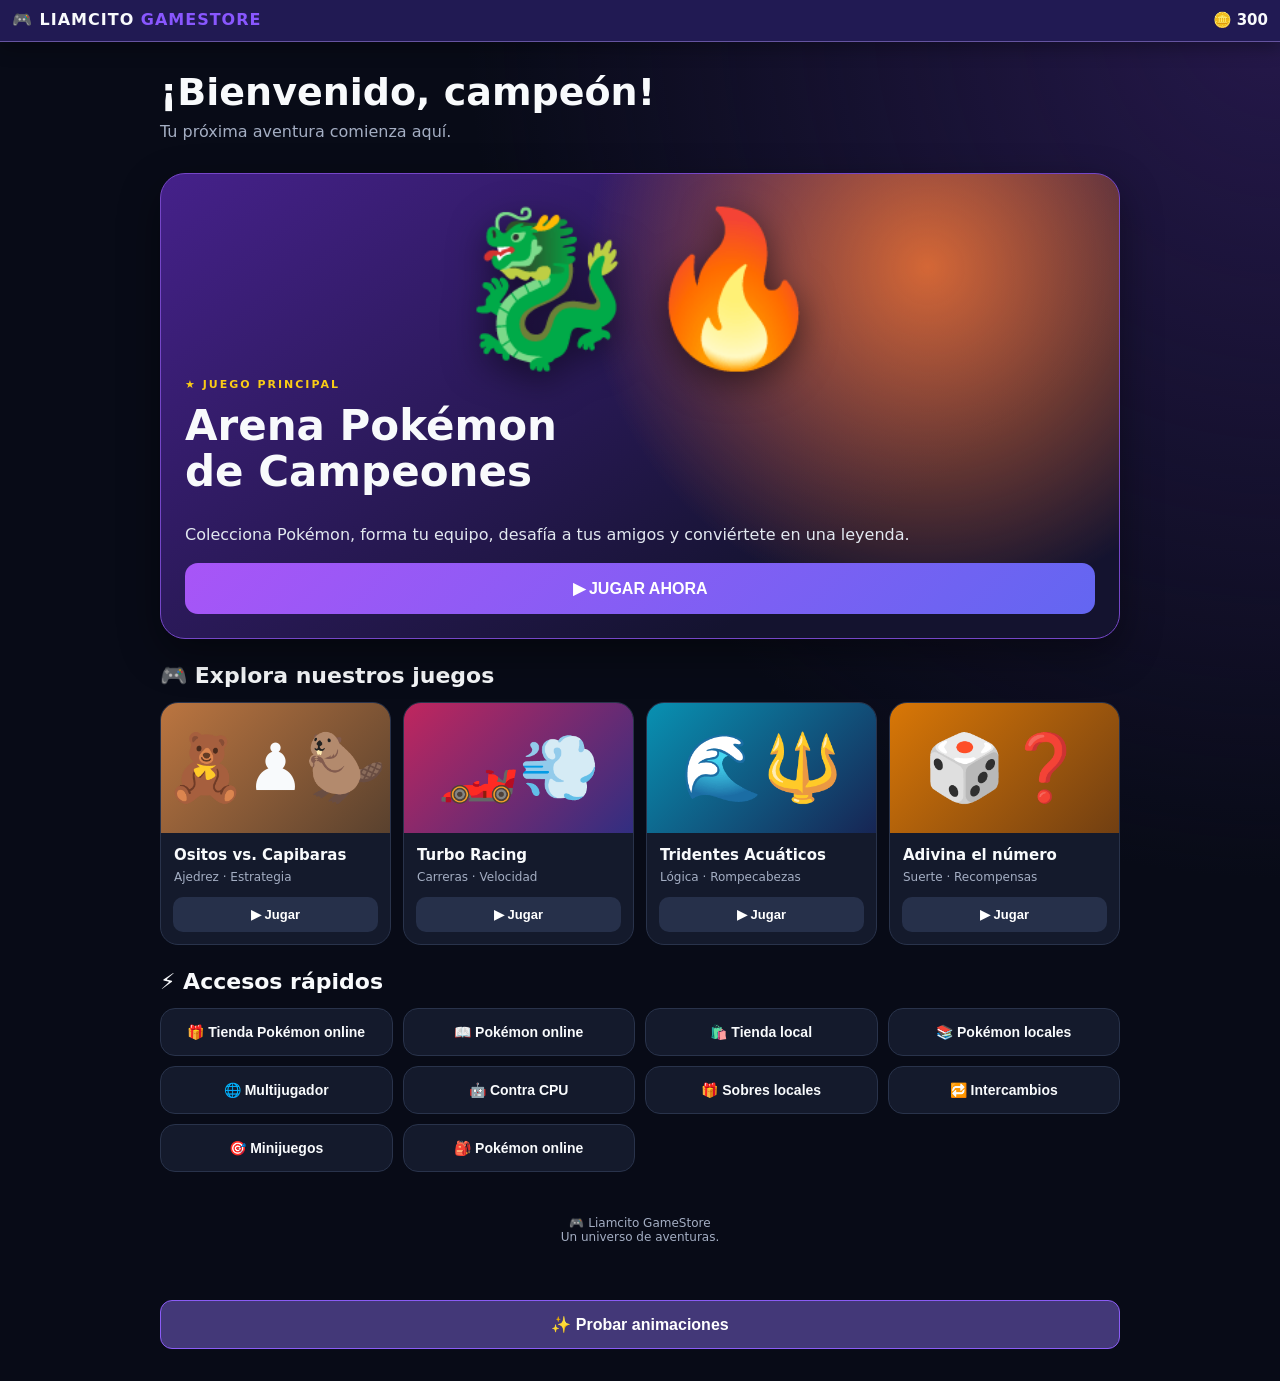
==== index.html @ bbdeade4 "Update index.html" ====
<!doctype html><html lang="es"><head><meta charset="utf-8"><meta name="viewport" content="width=device-width,initial-scale=1"><title>Arena Pokémon de Campeones V4.5.1</title><style>
:root{font-family:system-ui,sans-serif;color:white;background:#100c31}*{box-sizing:border-box}body{margin:0;background:radial-gradient(circle at 30% 10%,#7436b5,#16103c 55%,#090c28);min-height:100vh}header{padding:15px;display:flex;justify-content:space-between;align-items:center;background:#130d35bb}h1{font-size:clamp(24px,6vw,46px);margin:10px 0;text-shadow:0 3px #b53b3b}button,select{border:0;border-radius:15px;padding:13px;font-size:16px;font-weight:bold}button{background:linear-gradient(135deg,#ffcf3e,#ff6a40);cursor:pointer;color:#25143a}button:disabled{opacity:.5}main{max-width:1000px;margin:auto;padding:20px}.hero{text-align:center;padding:20px;border-radius:28px;background:linear-gradient(140deg,#4c2ca6,#c34b83,#ef9d38);box-shadow:0 12px 40px #0007}.dragon{font-size:clamp(90px,23vw,190px);filter:drop-shadow(0 12px 12px #512d32);animation:float 2.5s ease-in-out infinite}@keyframes float{50%{transform:translateY(-13px) rotate(3deg)}}.menu{display:grid;grid-template-columns:repeat(auto-fit,minmax(145px,1fr));gap:12px;margin:20px 0}.tile{padding:20px 10px;background:linear-gradient(130deg,#16a5d9,#6554e9);border-radius:18px;text-align:center;cursor:pointer;font-weight:800}.tile:nth-child(2n){background:linear-gradient(130deg,#ed569e,#a53bba)}.tile span{display:block;font-size:40px}.panel{background:#211a53;border:1px solid #8c72d7;border-radius:20px;padding:20px;margin-top:16px}.hidden{display:none}.fighters{display:grid;grid-template-columns:1fr 1fr;gap:12px}.fighter{background:#34296a;border-radius:16px;padding:16px;text-align:center}.sprite{font-size:70px;display:block}.hp{height:16px;border-radius:20px;background:#69344c;overflow:hidden}.hp>div{height:100%;background:#52df7c;transition:width .3s}.controls{display:flex;flex-wrap:wrap;gap:10px;margin:18px 0}.log{min-height:50px;color:#ffde86}.card{display:inline-block;padding:15px;margin:5px;background:#4e3b96;border-radius:12px}select{max-width:100%;background:#eee}small{color:#f8d8ff}.arrow-board{display:grid;grid-template-columns:repeat(5,minmax(0,1fr));gap:7px;max-width:410px;margin:18px auto}.arrow-cell{aspect-ratio:1;padding:0;font-size:clamp(23px,6vw,38px);border-radius:12px;background:linear-gradient(145deg,#40d8ee,#5865e9);color:#fff;box-shadow:0 4px 0 #28216d}.arrow-cell.ready{background:linear-gradient(145deg,#ffe46c,#ff8a39);color:#27164a}.arrow-cell.empty{visibility:hidden}.arrow-cell:disabled{opacity:1;cursor:default}.mini-btn{margin:8px 4px}#arrow-status{text-align:center;font-weight:700} .arrow-board{background:radial-gradient(circle at 50% 30%,#0a9fbc,#063a73 75%);padding:12px;border:2px solid #59e8ff;border-radius:20px;box-shadow:inset 0 0 35px #00d9ff66,0 0 22px #12b8ff55}.arrow-cell{position:relative;overflow:visible;background:linear-gradient(145deg,#126d96,#073c71);border:1px solid #7af0ff66}.arrow-cell.ready{background:linear-gradient(145deg,#20d4da,#1680cb);box-shadow:0 0 12px #61f8ff}.trident{display:inline-block;font-size:clamp(24px,6vw,39px);line-height:1;filter:drop-shadow(0 0 5px #b4ffff)}.arrow-cell.launching{z-index:3;background:transparent;box-shadow:none}.arrow-cell.launching .trident{animation:trident-launch .42s ease-in forwards;--distance:-210px}.arrow-cell.launching::after{content:'💦 🫧';position:absolute;inset:30% auto auto 5%;font-size:20px;animation:splash .45s ease-out forwards;pointer-events:none}@keyframes trident-launch{to{transform:rotate(var(--angle)) translateY(var(--distance));opacity:0}}@keyframes splash{to{transform:translateY(30px);opacity:0}}@media(prefers-reduced-motion:reduce){.arrow-cell.launching .trident,.arrow-cell.launching::after{animation:none}}.packtile{display:block;padding:15px;margin:10px 0;border-radius:15px;background:#473580;border:2px solid var(--rare);box-shadow:0 0 12px #0004}.packtile button{margin-top:8px}.rewardcard{padding:20px;text-align:center;border:3px solid #facc15;border-radius:18px;background:#39286c;animation:reveal .5s ease-out}.rewardcard span{font-size:60px}@keyframes reveal{from{transform:scale(.6);opacity:0}to{transform:scale(1);opacity:1}}.arrow-cell{min-width:0}.trident{font-size:clamp(12px,4vw,34px)}.arrow-board{gap:4px;overflow:hidden}
.race-driving{display:grid;grid-template-columns:repeat(3,minmax(0,1fr));gap:8px;margin:12px 0}.race-driving button{min-width:0;width:100%;margin:0;padding:9px 2px;font-size:25px;line-height:1.2;touch-action:manipulation}.race-driving small{display:block;font-size:clamp(10px,3vw,14px);color:#25143a;margin-top:4px}.race-driving button:nth-child(2){background:linear-gradient(135deg,#fef08a,#f97316)}.race-actions{display:grid;grid-template-columns:1fr 1fr;gap:8px;margin:12px 0}.race-actions button{margin:0;min-width:0;padding:10px 4px;font-size:14px}.race-actions button:first-child{background:linear-gradient(135deg,#86efac,#22c55e)}.race-actions button:last-child{background:#fda4af}
#rewardDialog{width:min(90vw,380px);max-height:85vh;overflow:auto;border:2px solid #facc15;border-radius:24px;background:#39286c;color:white;text-align:center;padding:24px;box-shadow:0 0 40px #facc1555}#rewardDialog::backdrop{background:#08051dcc}#rewardDialog h2{font-size:28px}#rewardDialog button{width:100%}header{position:sticky;top:0;z-index:10;background:#211a53}.race-top-actions{display:flex;justify-content:flex-end;margin:8px 0 12px}.race-top-actions button{background:#9f294b;color:white;font-size:13px;padding:8px 12px;margin:0}.race-top-actions button:disabled{opacity:.45}.race-actions{grid-template-columns:1fr!important}#online input{max-width:100%;padding:12px;border-radius:10px;border:1px solid #a78bfa;font-size:16px}#onlineMembers p{background:#39286c;padding:12px;border-radius:10px}#onlineRoomCode{color:#facc15;font-size:26px}</style></head><body><header><strong>⚡ ARENA POKÉMON · V4.5.1</strong><span>🪙 <b id="coins">300</b></span></header><main><section id="home"><div class="hero"><h1>ARENA POKÉMON<br>DE CAMPEONES</h1><div class="dragon" aria-label="Dragón de fuego decorativo">🐉🔥</div><h2>¡La aventura comienza aquí!</h2><p>Elige tu desafío y conviértete en campeón</p><button onclick="show('setup')">⚔️ COMENZAR BATALLA</button></div><div class="menu"><div class="tile" onclick="show('online')"><span>🌐</span>Multijugador online</div><div class="tile" onclick="show('setup')">
  <span>⚔️</span>Batalla local
</div>

<div class="tile" onclick="show('cpu')">
  <span>🤖</span>Contra CPU
</div><div class="tile" onclick="show('shop')"><span>🛍️</span>Tienda local</div><div class="tile" onclick="show('packs')"><span>🎁</span>Sobres locales</div><div class="tile" onclick="show('games')"><span>🎯</span>Minijuegos</div><div class="tile" onclick="show('index')"><span>📖</span>Mis Pokémon locales</div><div class="tile" onclick="show('trade')"><span>🔁</span>Intercambio</div></div></section>
<section id="online" class="panel hidden"><h2>🌐 Multijugador online</h2><p>Prueba de conexión entre dispositivos. Las partidas competitivas llegarán después.</p><div id="onlineLobby"><label>Nombre <input id="onlineName" maxlength="30" autocomplete="nickname" placeholder="Tu nombre"></label><p><select id="onlineMode"><option value="pokemon">⚔️ Pokémon</option><option value="racing">🏎️ Turbo Racing</option><option value="tridents">🔱 Tridentes</option></select></p><button id="onlineCreate">Crear sala privada</button><p><label>Código <input id="onlineCode" inputmode="numeric" maxlength="6" placeholder="123456"></label></p><button id="onlineJoin">Unirse a sala</button></div><div id="onlineRoom" hidden><h3 id="onlineRoomCode"></h3><p id="onlineRoomMode"></p><div id="onlineMembers"></div><button id="onlineLeave">Abandonar sala</button></div><p id="onlineStatus" role="status" aria-live="polite"></p></section>
<section id="cpu" class="panel hidden">

  <h2>🤖 Arena contra CPU</h2>

  <p>
    Desafía a la inteligencia artificial,
    selecciona tu equipo y gana monedas.
  </p>

  <div id="cpuAccount"></div>

  <p id="cpuWallet"></p>

  <div id="cpuSetup">

    <h3>🎯 Selecciona la dificultad</h3>

    <div id="cpuDifficulties"></div>

    <h3>⚔️ Selecciona tu equipo</h3>

    <p>Elige tres Pokémon diferentes de tu colección.</p>

    <div id="cpuTeamSelection"></div>

    <button id="cpuStart" type="button" disabled>
      ⚔️ Comenzar combate
    </button>

  </div>

  <div id="cpuResume" hidden></div>

  <div id="cpuBattle" hidden></div>

  <div id="cpuResult" hidden></div>

  <p id="cpuStatus"
     role="status"
     aria-live="polite">
    Preparando modo CPU...
  </p>

</section>
<section id="setup" class="panel hidden">
<h2>⚔️ Prepara tu batalla</h2><p>Jugador 1: <select id="p1"></select></p><p>Jugador 2: <select id="p2"></select></p><button onclick="start()">Elegir Pokémon y comenzar</button></section>
<section id="battle" class="panel hidden"><h2>🏟️ Arena de combate</h2><p id="turn"></p><div class="fighters"><div class="fighter"><span class="sprite" id="s1"></span><h3 id="n1"></h3><div class="hp"><div id="bar1"></div></div><p id="hp1"></p></div><div class="fighter"><span class="sprite" id="s2"></span><h3 id="n2"></h3><div class="hp"><div id="bar2"></div></div><p id="hp2"></p></div></div><div class="controls"><button onclick="attack(45)">Ataque rápido</button><button onclick="attack(95)">Súper ataque</button><button onclick="heal()">Curación</button><button onclick="show('setup')">Nueva batalla</button></div><p class="log" id="log"></p></section>
<section id="shop" class="panel hidden"><h2>🛍️ Tienda local</h2><p>Usa tus monedas locales para comprar artículos.</p><button onclick="show('packs')">🎁 Ver los cinco sobres</button><button onclick="buyHeal()">💚 Curación extra · 80</button><button onclick="buyBoost()">⚡ Potenciador de ataque · 120</button><p id="shopmsg"></p></section><section id="packs" class="panel hidden"><h2>🎁 Sobres locales</h2><div id="packlist"></div><div id="packmsg" aria-live="polite"></div><small>Charizard secreto: 1% exclusivamente en el sobre Ultra Secreto.</small></section><section id="games" class="panel hidden"><button onclick="show('racing')">🏎️ Turbo Racing</button><h2>🎯 Minijuegos</h2><p>Adivina el número del 1 al 3. Gana 20 monedas.</p><button onclick="guess(1)">1</button> <button onclick="guess(2)">2</button> <button onclick="guess(3)">3</button><p id="gamemsg"></p><hr><h3>🧩 Tridentes Acuáticos</h3><p>Toca un tridente cuando tenga libre el camino en la dirección de sus puntas. Saldrá disparado dejando una estela de agua. ¡Despeja el tablero sin pistas y gana monedas!</p><button class="mini-btn" id="newPuzzle" onclick="newArrowGame()">🔄 Nuevo desafío</button><p id="arrow-status" aria-live="polite"></p><p id="puzzleLives"></p><button id="continuePuzzle" class="hidden" onclick="continuePuzzle()">Continuar · 50 🪙</button><div class="arrow-board" id="arrow-board" aria-label="Tablero de tridentes"></div></section><section id="racing" class="panel hidden"><h2>🏎️ Turbo Racing</h2><p id="raceStats"></p><label>Modalidad <select id="raceMode" onchange="selectRace()"><option value="infinite">♾️ Infinito</option><option value="championship">🏆 Campeonato</option></select></label><div id="champControls" class="hidden"><label>Carrera <select id="raceStage" onchange="selectRace()"></select></label><p id="stageInfo"></p><div class="hp"><div id="goalBar" style="background:#facc15;width:0%"></div></div></div><div id="raceTop" style="margin:10px 0;font-weight:bold"></div><div class="hp"><div id="armorBar"></div></div><p id="armorText"></p><div class="race-top-actions"><button id="raceFinish" type="button" disabled onclick="confirmRaceFinish()">⏹ Terminar carrera</button></div><canvas id="raceCanvas" width="480" height="540" style="width:100%;max-width:480px;display:block;margin:auto;border-radius:16px"></canvas><p id="raceHud"></p><div class="race-driving"><button onclick="steer(-1)" aria-label="Izquierda">◀<small>Izquierda</small></button><button onclick="boostRace()" aria-label="Nitro">🔥<small>Nitro</small></button><button onclick="steer(1)" aria-label="Derecha">▶<small>Derecha</small></button></div><div class="race-actions"><button onclick="startRace()">Iniciar carrera</button></div><p id="raceMsg"></p><h3>🔧 Garaje</h3><div id="garageItems" class="controls"></div><label>Pintura <input id="paint" type="color" onchange="customizeRace()"></label> <label><input id="wing" type="checkbox" onchange="customizeRace()"> Alerón</label> <label><input id="neon" type="checkbox" onchange="customizeRace()"> Neón</label> <label>Color del neón <input id="neonColor" type="color" onchange="customizeRace()"></label><p>Teclado: flechas izquierda/derecha y espacio para nitro.</p><button onclick="show('games')">Volver a minijuegos</button></section><section id="index" class="panel hidden"><h2>📖 Mis Pokémon locales</h2><div id="collection"></div></section><section id="trade" class="panel hidden"><h2>🔁 Intercambio</h2><p>Los intercambios entre dispositivos llegarán en una actualización posterior.</p></section><button style="margin-top:20px" onclick="show('home')">🏠 Volver al menú</button></main><dialog id="rewardDialog"><h2 id="rewardTitle"></h2><h3 id="rewardName"></h3><p id="rewardDetail"></p><button onclick="document.getElementById('rewardDialog').close()">Aceptar</button></dialog><script>
function showReward(title,name,detail){const d=document.getElementById("rewardDialog");document.getElementById("rewardTitle").textContent=title;document.getElementById("rewardName").textContent=name;document.getElementById("rewardDetail").textContent=detail;if(!d.open)d.showModal()}


const [p1,p2,turn,log,shopmsg,packmsg,gamemsg]=["p1","p2","turn","log","shopmsg","packmsg","gamemsg"].map(id=>document.getElementById(id));

const mons = [
  {n:'Pikachu',e:'⚡',hp:310},
  {n:'Squirtle',e:'🐢',hp:310},
  {n:'Bulbasaur',e:'🌱',hp:330},
  {n:'Charmander',e:'🔥',hp:320},
  {n:'Charizard secreto',e:'🐉',hp:9999},
  {n:'Eevee',e:'✨',hp:380},
  {n:'Lucario',e:'🥊',hp:550},
  {n:'Mewtwo',e:'🔮',hp:950},
  {n:'Rayquaza',e:'🐲',hp:1400}
];

let state;

try {
  state = JSON.parse(
    localStorage.getItem('arena_v3')
  ) || {
    coins:300,
    heals:1,
    cards:['Pikachu','Squirtle']
  };
} catch(e) {
  state = {
    coins:300,
    heals:1,
    cards:['Pikachu','Squirtle']
  };
}

state.level = Math.max(1, Number(state.level) || 1);
state.boosts = state.boosts || 0;

let players = [],
    active = 0,
    finished = false;

function save() {
  localStorage.setItem(
    'arena_v3',
    JSON.stringify(state)
  );

  document.getElementById('coins').textContent =
    state.coins;
}

function show(id) {


  const section = document.getElementById(id);

  if (!section) return;

  if (id !== "racing" && running) {
    stopRace();
  }

  document.querySelectorAll('main>section')
    .forEach(x => x.classList.add('hidden'));

  section.classList.remove('hidden');

  if (id === 'setup') {
    loadChoices();
  }

  if (id === 'packs') {
    drawPacks();
  }

  if (id === 'index') {
    document.getElementById('collection').innerHTML =
      state.cards.map(n =>
        '<div class="card">✨ ' + n + '</div>'
      ).join('') || 'Sin cartas';
  }

  document.dispatchEvent(
    new CustomEvent('arena:section-change', {
      detail: { section: id }
    })
  );

}
function start(){players=[mons[+p1.value],mons[+p2.value]].map(m=>({...m,current:m.hp}));active=0;finished=false;show('battle');render('¡Comienza la batalla!')}function render(msg){players.forEach((p,i)=>{document.getElementById('s'+(i+1)).textContent=p.e;document.getElementById('n'+(i+1)).textContent=p.n;document.getElementById('hp'+(i+1)).textContent=p.current+' / '+p.hp+' PV';document.getElementById('bar'+(i+1)).style.width=100*p.current/p.hp+'%'});turn.textContent=finished?'Batalla terminada':'Turno del jugador '+(active+1);log.textContent=msg}function attack(power){if(finished)return;let a=active,b=1-a;power=Math.round(power*Math.sqrt(players[a].hp/310));if(state.boosts>0&&power>=95){power+=50;state.boosts--;save()}players[b].current=Math.max(0,players[b].current-power);if(!players[b].current){finished=true;state.coins+=150;save();render('🏆 ¡Ganó el jugador '+(a+1)+'! +150 monedas');showReward('🏆 ¡Victoria!','Jugador '+(a+1)+' ganó la batalla','🪙 +150 monedas');return}active=b;render(players[a].n+' hizo '+power+' de daño.')}function heal(){if(finished)return;if(state.heals<1){render('No quedan curaciones. Compra otra en la tienda.');return}let p=players[active];p.current=Math.min(p.hp,p.current+100);state.heals--;save();active=1-active;render('Curación aplicada: +100 PV (máximo de vida).')}function buyHeal(){if(state.coins<80){shopmsg.textContent='No tienes suficientes monedas';return}state.coins-=80;state.heals++;save();shopmsg.textContent='¡Curación comprada! Tienes '+state.heals}const packs=[['Común',100,'#a3a3a3','Carta común'],['Raro',300,'#38bdf8','Rara; 5% legendaria'],['Épico',600,'#c084fc','Épica garantizada'],['Legendario',1000,'#facc15','Legendaria garantizada'],['Ultra Secreto',2500,'#fb7185','Ultra secreta garantizada; 1% Charizard']];
function drawPacks(){document.getElementById('packlist').innerHTML=packs.map((p,i)=>`<div class="packtile" style="--rare:${p[2]}"><strong>🎁 ${p[0]}</strong><br>${p[3]}<br><button onclick="pack(${i})">Abrir · ${p[1]} monedas</button></div>`).join('')}
function pack(i){if(state.coins<packs[i][1]){packmsg.textContent='No tienes suficientes monedas';showReward('Monedas insuficientes','Necesitas '+packs[i][1]+' monedas','Juega minijuegos para conseguir más.');return}state.coins-=packs[i][1];let r=Math.random(),j=i===0?Math.floor(Math.random()*4):i===1?(r<.05?7:5):i===2?6:i===3?7:r<.01?4:8;let m=mons[j];state.cards.push(m.n);save();packmsg.innerHTML=`<div class="rewardcard"><span>${m.e}</span><h2>${m.n}</h2>${m.hp} PV · ${j===4?'SUPREMA':j===7?'Legendaria':packs[i][0]}</div>`;showReward(m.e+' ¡Nueva carta!',m.n,m.hp+' PV · '+(j===4?'SUPREMA':j===7?'Legendaria':packs[i][0]))}
function buyBoost(){if(state.coins<120){shopmsg.textContent='No tienes suficientes monedas';return}state.coins-=120;state.boosts++;save();shopmsg.textContent='Potenciadores disponibles: '+state.boosts+' (+50 daño en ataque fuerte)'}
function loadChoices(){[p1,p2].forEach((sel,i)=>{let old=sel.value;sel.innerHTML='';mons.forEach((m,j)=>{if(j<2||state.cards.includes(m.n))sel.add(new Option(m.n+' · '+m.hp+' PV',j))});if([...sel.options].some(o=>o.value===old))sel.value=old;else sel.selectedIndex=i})}
function guess(n){let win=n===1+Math.floor(Math.random()*3);if(win)state.coins+=20;save();gamemsg.textContent=win?'¡Ganaste 20 monedas!':'No acertaste. ¡Intenta otra vez!'}const arrowDirs=[[-1,0,'↑'],[0,1,'→'],[1,0,'↓'],[0,-1,'←']];let arrowGrid=[],arrowMoves=0,arrowWon=false,busy=false,puzzleLives=3;
function savePuzzle(){state.puzzle={grid:arrowGrid,moves:arrowMoves,won:arrowWon,lives:puzzleLives};save()}
function continuePuzzle(){if(puzzleLives>0||arrowWon)return;if(state.coins<50){drawArrowGame("Necesitas 50 monedas");return}state.coins-=50;puzzleLives=3;savePuzzle();drawArrowGame("¡Continúa!")}
function arrowFree(r,c,d=arrowGrid[r][c]){let n=arrowGrid.length,[dr,dc]=arrowDirs[d];for(let y=r+dr,x=c+dc;y>=0&&y<n&&x>=0&&x<n;y+=dr,x+=dc){if(arrowGrid[y][x]!==null)return false}return true}
function drawArrowGame(msg){const board=document.getElementById('arrow-board'),n=arrowGrid.length;document.getElementById('puzzleLives').textContent='Vidas: '+ '❤️'.repeat(puzzleLives)+' '+puzzleLives+'/3';document.getElementById('continuePuzzle').classList.toggle('hidden',puzzleLives>0||arrowWon);document.getElementById('newPuzzle').disabled=puzzleLives===0&&!arrowWon;board.style.gridTemplateColumns=`repeat(${n},minmax(0,1fr))`;board.innerHTML='';let left=0;for(let r=0;r<n;r++)for(let c=0;c<n;c++){let d=arrowGrid[r][c],b=document.createElement('button');b.className='arrow-cell';if(d===null){b.classList.add('empty');b.disabled=true}else{left++;b.innerHTML='<span class="trident" style="transform:rotate('+(d*90)+'deg)">🔱</span>';b.setAttribute('aria-label','Tridente '+arrowDirs[d][2]);b.onclick=()=>tapArrow(r,c)}board.appendChild(b)}document.getElementById('arrow-status').textContent=(msg?msg+' · ':'')+'Nivel '+state.level+' · Restantes: '+left+' · Movimientos: '+arrowMoves;document.getElementById('newPuzzle').textContent=arrowWon?'➡️ Siguiente nivel':'🔄 Nuevo desafío'}
function newArrowGame(){if(busy||(puzzleLives===0&&!arrowWon))return;puzzleLives=3;arrowMoves=0;arrowWon=false;let n=Math.min(10,4+state.level);arrowGrid=Array.from({length:n},()=>Array(n).fill(0));let result=Array.from({length:n},()=>Array(n).fill(null));for(let k=0;k<n*n;k++){let opts=[];for(let r=0;r<n;r++)for(let c=0;c<n;c++)if(arrowGrid[r][c]!==null)for(let d=0;d<4;d++)if(arrowFree(r,c,d))opts.push([r,c,d]);let [r,c,d]=opts[Math.floor(Math.random()*opts.length)];result[r][c]=d;arrowGrid[r][c]=null}arrowGrid=result;savePuzzle();drawArrowGame('¡Desafío nuevo!')}
function tapArrow(r,c){if(busy||arrowWon||puzzleLives<=0||arrowGrid[r][c]===null)return;if(!arrowFree(r,c)){puzzleLives--;savePuzzle();drawArrowGame(puzzleLives?'⛔ Camino bloqueado · -1 vida':'Sin vidas. Continúa por 50 monedas');return}busy=true;let d=arrowGrid[r][c],cell=document.getElementById('arrow-board').children[r*arrowGrid.length+c];cell.classList.add('launching');cell.querySelector('.trident').style.setProperty('--angle',d*90+'deg');setTimeout(()=>{arrowGrid[r][c]=null;arrowMoves++;busy=false;if(arrowGrid.every(row=>row.every(x=>x===null))){arrowWon=true;let reward=60+10*(state.level-1);state.coins+=reward;state.level++;savePuzzle();drawArrowGame('🏆 ¡Ganaste '+reward+' monedas! Próximo nivel')}else {savePuzzle();drawArrowGame('💦 ¡Tridente lanzado!')}},420)}

const R=id=>document.getElementById(id);
state.racing ||= {xp:0,best:0,motor:0,tires:0,armor:0,turbo:0,color:'#ff3344',wing:false,neon:false};
const car=state.racing, cv=R('raceCanvas'),ctx=cv.getContext('2d');let running=false,frame=0,last=0,dist=0,lane=0,target=0,traffic=[],spawn=0,shield=0,nitro=0,earned=0,roadTime=0,lives=3,protect=0,pickupTimer=0,bonus=0;
car.unlocked=Math.min(50,Math.max(1,Number(car.unlocked)||1));car.neonColor=car.neonColor||'#00ffff';car.completed=!!car.completed;
const stages=[['Ciudad nocturna',5,100,'#10143d','#633e91','#172a40'],['Desierto',10,250,'#733d36','#ffc078','#98623b'],['Bosque',15,400,'#163c50','#9bd4a2','#184b32'],['Montaña',25,750,'#243c69','#b5d9f2','#45566c'],['Autopista nocturna',50,1500,'#080b25','#30336a','#11152c'],['Ciudad neón',100,3000,'#230b42','#e044a4','#24204b'],["Volcán infernal", 10, 350, "#260b29", "#f75b35", "#58252b", "🌋"],["Isla de dinosaurios", 13, 450, "#103b30", "#a5cf63", "#235a38", "🦖"],["Invasión alienígena", 16, 550, "#100c39", "#7259e9", "#26315e", "👽"],["Cementerio fantasma", 19, 650, "#19152c", "#9872ad", "#353044", "👻"],["Océano abisal", 22, 750, "#062a50", "#24b9c4", "#12465e", "🐙"],["Reino de dragones", 25, 850, "#3a164b", "#f0a050", "#583357", "🐉"],["Planeta rojo", 28, 950, "#260b29", "#f75b35", "#58252b", "🛸"],["Ciudad zombi", 31, 1050, "#103b30", "#a5cf63", "#235a38", "🧟"],["Bosque de arañas", 34, 1150, "#100c39", "#7259e9", "#26315e", "🕷️"],["Castillo vampiro", 37, 1250, "#19152c", "#9872ad", "#353044", "🧛"],["Luna congelada", 40, 1350, "#062a50", "#24b9c4", "#12465e", "🧊"],["Tormenta eléctrica", 43, 1450, "#3a164b", "#f0a050", "#583357", "⚡"],["Mundo de caramelos", 46, 1550, "#260b29", "#f75b35", "#58252b", "🍭"],["Pirámides malditas", 49, 1650, "#103b30", "#a5cf63", "#235a38", "🐫"],["Pantano mutante", 52, 1750, "#100c39", "#7259e9", "#26315e", "🐊"],["Cueva de cristales", 55, 1850, "#19152c", "#9872ad", "#353044", "💎"],["Reino de gigantes", 58, 1950, "#062a50", "#24b9c4", "#12465e", "👹"],["Autopista espacial", 61, 2050, "#3a164b", "#f0a050", "#583357", "🚀"],["Fábrica de robots", 64, 2150, "#260b29", "#f75b35", "#58252b", "🤖"],["Jungla jurásica", 67, 2250, "#103b30", "#a5cf63", "#235a38", "🦕"],["Dimensión oscura", 70, 2350, "#100c39", "#7259e9", "#26315e", "👁️"],["Ciudad submarina", 73, 2450, "#19152c", "#9872ad", "#353044", "🦈"],["Montañas de fuego", 76, 2550, "#062a50", "#24b9c4", "#12465e", "🔥"],["Planeta de hongos", 79, 2650, "#3a164b", "#f0a050", "#583357", "🍄"],["Tierra de esqueletos", 82, 2750, "#260b29", "#f75b35", "#58252b", "💀"],["Templo de serpientes", 85, 2850, "#103b30", "#a5cf63", "#235a38", "🐍"],["Nubes encantadas", 88, 2950, "#100c39", "#7259e9", "#26315e", "☁️"],["Reino de hielo", 91, 3050, "#19152c", "#9872ad", "#353044", "🐻‍❄️"],["Desierto de escorpiones", 94, 3150, "#062a50", "#24b9c4", "#12465e", "🦂"],["Portal demoníaco", 97, 3250, "#3a164b", "#f0a050", "#583357", "😈"],["Ciudad cyberpunk", 100, 3350, "#260b29", "#f75b35", "#58252b", "🤖"],["Bosque de ojos", 103, 3450, "#103b30", "#a5cf63", "#235a38", "👁️"],["Isla de calaveras", 106, 3550, "#100c39", "#7259e9", "#26315e", "☠️"],["Galaxia púrpura", 109, 3650, "#19152c", "#9872ad", "#353044", "🪐"],["Mundo de insectos", 112, 3750, "#062a50", "#24b9c4", "#12465e", "🪲"],["Reino de calabazas", 115, 3850, "#3a164b", "#f0a050", "#583357", "🎃"],["Tormenta de meteoritos", 118, 3950, "#260b29", "#f75b35", "#58252b", "☄️"],["Planeta de pulpos", 121, 4050, "#103b30", "#a5cf63", "#235a38", "🐙"],["Laberinto de monstruos", 124, 4150, "#100c39", "#7259e9", "#26315e", "👾"],["Ciudad de lava", 127, 4250, "#19152c", "#9872ad", "#353044", "🌋"],["Reino de los titanes", 130, 4350, "#062a50", "#24b9c4", "#12465e", "🗿"],["Universo invertido", 133, 4450, "#3a164b", "#f0a050", "#583357", "🌀"],["Apocalipsis cósmico", 136, 4550, "#260b29", "#f75b35", "#58252b", "🌌"],["Dimensión del dragón supremo", 139, 4650, "#103b30", "#a5cf63", "#235a38", "🐲"]];
let mode='infinite',stage=0;
function stageOptions(){R('raceStage').innerHTML=stages.map((a,i)=>`<option value="${i}" ${i>=car.unlocked?'disabled':''}>${i+1}. ${a[0]} · ${a[1]} km ${i>=car.unlocked?'🔒':''}</option>`).join('');R('raceStage').value=String(stage);}
function selectRace(){if(running)return;mode=R('raceMode').value;stage=Math.min(car.unlocked-1,Number(R('raceStage').value)||0);dist=0;traffic=[];R('champControls').classList.toggle('hidden',mode!=='championship');raceDisplay();drawRace();}
function confirmRaceFinish(){if(running && window.confirm("¿Terminar la carrera? Se guardarán tus monedas y distancia, pero finalizará el recorrido."))stopRace(false);}
function raceLock(v){R("raceFinish").disabled=!v;for(const id of ['raceMode','raceStage','paint','wing','neon','neonColor'])R(id).disabled=v;}
const level=()=>1+Math.floor(car.xp/300);
function raceDisplay(speed=0){R("raceTop").textContent=`🏁 ${(dist/1000).toFixed(2)} km · ❤️ ${lives}/3 · 🪙 ${bonus}`;R("armorText").textContent=`🛡️ Blindaje ${shield}/${1+car.armor}${protect>0?" · Escudo activo":""}`;R("armorBar").style.width=(100*shield/(1+car.armor))+"%";R('stageInfo').textContent=`${stages[stage][0]} · Meta ${stages[stage][1]} km · Premio ${stages[stage][2]} 🪙 · ${Math.max(0,stages[stage][1]-dist/1000).toFixed(2)} km restantes`;R('goalBar').style.width=Math.min(100,dist/(stages[stage][1]*10))+'%';R("raceHud").textContent=`${mode==='infinite'?stages[Math.floor(dist/5000)%stages.length][0]+' · ':''}${Math.floor(speed)} km/h · Nitro ${nitro>0?"activo":"listo"}`}
function garage(){R('raceStats').textContent=`Nivel ${level()} · XP ${car.xp} · Récord ${Math.floor(car.best)} m`;R('garageItems').innerHTML=[['motor','Motor'],['tires','Llantas'],['armor','Blindaje'],['turbo','Turbo']].map(([k,n])=>`<button onclick="upgradeRace('${k}')" ${car[k]>=5?'disabled':''}>${n} ${car[k]}/5 · ${100*(car[k]+1)} 🪙</button>`).join('');R('paint').value=car.color;R('wing').checked=car.wing;R('neon').checked=car.neon;R('neonColor').value=car.neonColor;stageOptions();raceDisplay();drawRace();}
function upgradeRace(k){let cost=100*(car[k]+1);if(running||car[k]>=5||state.coins<cost){R('raceMsg').textContent='No tienes suficientes monedas o ya alcanzaste el máximo.';return}state.coins-=cost;car[k]++;save();garage()}
function customizeRace(){car.color=R('paint').value;car.wing=R('wing').checked;car.neon=R('neon').checked;car.neonColor=R('neonColor').value;save();garage()}
function startRace(){if(running)return;dist=0;lane=target=0;traffic=[];spawn=0;shield=1+car.armor;lives=3;protect=0;pickupTimer=2;bonus=0;nitro=0;earned=0;roadTime=0;last=0;running=true;raceLock(true);R('raceMsg').textContent='¡Esquiva el tráfico!';frame=requestAnimationFrame(raceLoop)}
function stopRace(won=false){if(!running)return;running=false;raceLock(false);cancelAnimationFrame(frame);earned=Math.floor(dist/40)+bonus+(won?stages[stage][2]:0);if(won){car.unlocked=Math.max(car.unlocked,Math.min(stages.length,stage+2));if(stage===stages.length-1)car.completed=true;}state.coins+=earned;car.xp+=Math.floor(dist/5);car.best=Math.max(car.best,dist);save();R('raceMsg').textContent=`Carrera terminada: ${Math.floor(dist)} m · +${earned} monedas`;garage();if(won)showReward('🏁 ¡Meta alcanzada!',stages[stage][0],`+${earned} monedas en total · ${stage===stages.length-1?'¡Campeonato completado!':'Siguiente carrera desbloqueada'}`)}
function steer(d){if(running)target=Math.max(-1,Math.min(1,target+d))}
function boostRace(){if(running&&nitro===0)nitro=2+car.turbo*.6}
function raceLoop(t){if(!running)return;let dt=last?Math.min(.05,(t-last)/1000):0;last=t;let speed=85+car.motor*9+Math.min(100,dist/25)+(nitro>0?85:0);nitro=Math.max(0,nitro-dt);dist+=speed*dt/3.6;if(mode==='championship'&&dist>=stages[stage][1]*1000){dist=stages[stage][1]*1000;stopRace(true);return;}protect=Math.max(0,protect-dt);pickupTimer-=dt;if(pickupTimer<=0){traffic.push({l:Math.floor(Math.random()*3)-1,z:0,item:["❤️","🔧","🪙","🛡️"][Math.floor(Math.random()*4)]});pickupTimer=3+Math.random()*3;}roadTime+=speed*dt/35;lane+=(target-lane)*Math.min(1,dt*(7+car.tires*2));spawn-=dt;if(spawn<=0){traffic.push({l:Math.floor(Math.random()*3)-1,z:0,type:Math.floor(Math.random()*3),color:['#29d5ff','#ffdc49','#a78bfa'][Math.floor(Math.random()*3)]});spawn=Math.max(.48,1.45-dist/4000)}for(let o of traffic){let prev=o.z;o.z+=dt*speed/240;if(prev<.84&&o.z>=.84&&Math.abs(o.l-lane)<.48){if(o.item){if(o.item==='❤️')lives=Math.min(3,lives+1);if(o.item==='🔧')shield=Math.min(1+car.armor,shield+1);if(o.item==='🪙')bonus+=10;if(o.item==='🛡️')protect=5;o.z=2;}else if(protect<=0){if(shield>0)shield--;else {lives--;if(lives<=0){raceDisplay(speed);stopRace();return}shield=1+car.armor;protect=2;}}}}traffic=traffic.filter(o=>o.z<1.2);raceDisplay(speed);drawRace();frame=requestAnimationFrame(raceLoop)}
function drawRace(){let w=cv.width,h=cv.height;let sky=ctx.createLinearGradient(0,0,0,h);let scenery=stages[mode==='championship'?stage:Math.floor(dist/5000)%stages.length];sky.addColorStop(0,scenery[3]);sky.addColorStop(.48,scenery[4]);sky.addColorStop(.49,scenery[5]);sky.addColorStop(1,scenery[5]);ctx.fillStyle=sky;ctx.fillRect(0,0,w,h);ctx.fillStyle='#ffcb78';ctx.beginPath();ctx.arc(w*.73,h*.2,45,0,Math.PI*2);ctx.fill();for(let i=0;i<14;i++){let x=i*39-15,y=190;ctx.fillStyle=scenery[5];if(scenery===stages[1]||scenery===stages[3]){ctx.beginPath();ctx.moveTo(x-40,y);ctx.lineTo(x+20,y-35-(i%4)*19);ctx.lineTo(x+80,y);ctx.fill()}else if(scenery===stages[2]){ctx.beginPath();ctx.moveTo(x-18,y);ctx.lineTo(x+8,y-55-(i%3)*15);ctx.lineTo(x+34,y);ctx.fill()}else{ctx.fillRect(x,y-30-(i%4)*20,28,30+(i%4)*20);ctx.fillStyle='#ffe4a3';for(let j=0;j<i%4+1;j++)ctx.fillRect(x+7,y-14-j*16,5,5)}}if(scenery[6]){ctx.save();ctx.textAlign='center';ctx.font='88px sans-serif';ctx.globalAlpha=.92;ctx.fillText(scenery[6],w*.22,165+Math.sin(roadTime*.8)*8);ctx.font='54px sans-serif';ctx.fillText(scenery[6],w*.85,180+Math.cos(roadTime)*6);ctx.restore();}let bend=Math.sin(dist/650)*65;function pos(z,l){let y=h*.36+z*z*h*.64,half=12+z*z*w*.48;return [w/2+bend*(1-z)+l*half*.64,y,half]};for(let i=0;i<45;i++){let a=i/45,b=(i+1)/45,p=pos(a,0),q=pos(b,0);ctx.fillStyle=(Math.floor(i+roadTime*3)%6<3)?'#33394b':'#3c4355';ctx.beginPath();ctx.moveTo(p[0]-p[2],p[1]);ctx.lineTo(p[0]+p[2],p[1]);ctx.lineTo(q[0]+q[2],q[1]);ctx.lineTo(q[0]-q[2],q[1]);ctx.fill();if(Math.floor(i+roadTime*3)%9<4){ctx.strokeStyle='#fff4ba';ctx.lineWidth=1+b*3;for(let l of [-.5,.5]){let x=pos(a,l),y=pos(b,l);ctx.beginPath();ctx.moveTo(x[0],x[1]);ctx.lineTo(y[0],y[1]);ctx.stroke()}}}function vehicle(x,y,s,c,type,player){ctx.save();ctx.translate(x,y);ctx.scale(s,s);if(player&&car.neon){ctx.shadowColor=car.neonColor;ctx.shadowBlur=24;ctx.fillStyle=car.neonColor;ctx.globalAlpha=.65;ctx.beginPath();ctx.ellipse(0,2,43,12,0,0,Math.PI*2);ctx.fill();ctx.globalAlpha=1;ctx.shadowBlur=0;}let bw=type===1?24:type===2?66:58;ctx.fillStyle='#10101b';let tire=9+(player?car.tires*2:0);ctx.fillRect(-bw/2-tire+5,-22,tire,29);ctx.fillRect(bw/2-5,-22,tire,29);ctx.fillStyle=c;ctx.beginPath();ctx.moveTo(-bw/2,0);ctx.lineTo(-bw/2,-25);ctx.lineTo(-bw*.34,-42);ctx.lineTo(bw*.34,-42);ctx.lineTo(bw/2,-25);ctx.lineTo(bw/2,0);ctx.closePath();ctx.fill();ctx.shadowBlur=0;ctx.fillStyle='#16253d';ctx.fillRect(-bw*.31,-35,bw*.62,13);ctx.fillStyle='#ffec9b';ctx.fillRect(-bw*.43,-10,bw*.23,5);ctx.fillRect(bw*.20,-10,bw*.23,5);if(player&&car.armor){ctx.fillStyle='#aab8c8';ctx.fillRect(-bw/2-2,-5,bw+4,3+car.armor);ctx.fillRect(-bw/2-3,-23,4+car.armor,17);ctx.fillRect(bw/2-1-car.armor,-23,4+car.armor,17)}if(player&&car.motor){ctx.fillStyle='#cbd5e1';for(let i=0;i<Math.min(4,car.motor+1);i++)ctx.fillRect(-18+i*10,0,6,5+car.motor)}if(player&&car.wing){ctx.fillStyle='#141424';ctx.fillRect(-20,-25,5,13);ctx.fillRect(15,-25,5,13);ctx.fillRect(-bw*.72,-28,bw*1.44,7)}if(player&&nitro>0){ctx.fillStyle='#43eaff';ctx.shadowColor='#43eaff';ctx.shadowBlur=12+car.turbo*3;ctx.fillRect(-12,1,7,17+car.turbo*5);ctx.fillRect(5,1,7,17+car.turbo*5);ctx.shadowBlur=0}ctx.restore()};for(let o of [...traffic].sort((a,b)=>a.z-b.z)){let p=pos(o.z,o.l);if(o.item){ctx.font=`${Math.max(10,12+o.z*35)}px sans-serif`;ctx.textAlign="center";ctx.fillText(o.item,p[0],p[1]);}else vehicle(p[0],p[1],.12+o.z*1.6,o.color,o.type,false)}if(mode==='championship'&&stages[stage][1]*1000-dist<180){let z=Math.min(.88,Math.max(.05,1-(stages[stage][1]*1000-dist)/180)),p=pos(z,0);for(let i=0;i<12;i++){ctx.fillStyle=i%2?'#111':'#fff';ctx.fillRect(p[0]-p[2]+i*p[2]/6,p[1],p[2]/6,4+z*10)}}let p=pos(.88,lane);vehicle(p[0],p[1],1.8,car.color,0,true)}
document.addEventListener('keydown',e=>{if(R('racing').classList.contains('hidden'))return;if(['ArrowLeft','ArrowRight',' '].includes(e.key)){e.preventDefault();if(e.repeat)return;if(e.key==='ArrowLeft')steer(-1);else if(e.key==='ArrowRight')steer(1);else boostRace()}});
if(state.puzzle&&Array.isArray(state.puzzle.grid)&&state.puzzle.grid.length){arrowGrid=state.puzzle.grid;arrowMoves=state.puzzle.moves;arrowWon=state.puzzle.won;puzzleLives=state.puzzle.lives;drawArrowGame("Desafío guardado")}else newArrowGame();loadChoices();save();shield=1+car.armor;garage();
</script><script src="https://cdn.jsdelivr.net/npm/@supabase/supabase-js@2"></script><script>
(()=>{const el=id=>document.getElementById(id);let db,room=null,channel=null,poll=null,busy=false,reading=false;const status=t=>el('onlineStatus').textContent=t;const modes={pokemon:'Pokémon',racing:'Turbo Racing',tridents:'Tridentes Acuáticos'};const check=r=>{if(r.error)throw r.error;return r.data};
async function connect(){if(!window.supabase)throw Error('No se pudo cargar Supabase. Revisa tu conexión.');if(!db)db=window.supabase.createClient('https://bwupxxeeaewdstjzmwob.supabase.co','sb_publishable_oeSBm8VNRI5Upna4skkHKg_JOB5rbDU');let {session}=check(await db.auth.getSession());if(!session)session=check(await db.auth.signInAnonymously()).session;if(!session)throw Error('No se pudo iniciar sesión');return session.user.id;}
async function refresh(){if(!room||reading)return;reading=true;const id=room.room_id;try{const rows=check(await db.from('room_players').select('player_number,players(nickname)').eq('room_id',id).order('player_number'));if(room?.room_id!==id)return;const box=el('onlineMembers');box.replaceChildren();for(const r of rows){const p=document.createElement('p');p.textContent='Jugador '+r.player_number+': '+(r.players?.nickname||'Jugador');box.append(p)}status(rows.length===2?'¡Ambos jugadores conectados a la sala! (Prueba de sala)':'Esperando al segundo jugador…');}catch(e){if(room?.room_id===id)status(e.message||'Error de sincronización')}finally{reading=false}}
async function enter(join){if(busy)return;busy=true;el('onlineCreate').disabled=el('onlineJoin').disabled=true;try{const name=el('onlineName').value.trim(),code=el('onlineCode').value.trim();if(!name)throw Error('Escribe tu nombre');if(join&&!/^\d{6}$/.test(code))throw Error('Introduce seis dígitos');status('Conectando…');const id=await connect();const existing=check(await db.from('players').select('id').eq('id',id).maybeSingle());check(await (existing?db.from('players').update({nickname:name}).eq('id',id):db.from('players').insert({id,nickname:name})));room=check(await db.rpc(join?'join_game_room':'create_game_room',join?{p_code:code}:{p_game_type:el('onlineMode').value}));el('onlineLobby').hidden=true;el('onlineRoom').hidden=false;el('onlineRoomCode').textContent='Código: '+room.code;el('onlineRoomMode').textContent=modes[room.game_type];channel=db.channel('room-'+room.room_id).on('postgres_changes',{event:'*',schema:'public',table:'room_players',filter:'room_id=eq.'+room.room_id},refresh).subscribe(()=>refresh());poll=setInterval(refresh,4000);await refresh();}catch(e){status(e.message||'Error de conexión')}finally{busy=false;el('onlineCreate').disabled=el('onlineJoin').disabled=false}}
el('onlineCreate').onclick=()=>enter(false);el('onlineJoin').onclick=()=>enter(true);el('onlineLeave').onclick=async()=>{if(busy||!room)return;busy=true;el('onlineLeave').disabled=true;try{check(await db.rpc('leave_game_room',{p_room_id:room.room_id}));room=null;clearInterval(poll);if(channel)await db.removeChannel(channel);channel=null;el('onlineRoom').hidden=true;el('onlineLobby').hidden=false;status('Saliste de la sala.')}catch(e){status(e.message||'No se pudo salir')}finally{busy=false;el('onlineLeave').disabled=false}};
})();</script>

<!-- Sistema online -->

<script src="./arena-online.js?v=465"></script>
<script src="./arena-racing-online.js?v=5"></script>

<script src="./arena-inventory.js?v=461"></script>
<script src="./arena-packs.js?v=463"></script>

<!-- Equipos y batallas -->
<script src="./arena-teams.js?v=1"></script>
<script src="./arena-battle.js?v=3"></script>
<script src="./arena-cpu.js?v=7"></script>

<!-- Ajedrez -->
<script src="./arena-chess.js?v=1"></script>
<script src="./arena-chess-controls.js?v=1"></script>
<script src="./arena-chess-actions.js?v=1"></script>
<script src="./arena-chess-results.js?v=1"></script>
<script src="./arena-chess-cpu.js?v=3"></script>

<!-- Navegación -->
<script src="./arena-navigation.js?v=2"></script>

<!-- Tienda Liamcito -->
<link rel="stylesheet" href="./liamcito-store.css?v=1">
<script src="./liamcito-store.js?v=1"></script>
<script src="./liamcito-layout.js?v=1"></script>

<!-- Adaptación para celulares -->
<link rel="stylesheet" href="./arena-mobile.css?v=2">

<!-- Carreras -->
<link rel="stylesheet" href="./arena-racing.css?v=1">
<script src="./arena-racing.js?v=1"></script>

<!-- Intercambios -->
<link rel="stylesheet" href="./arena-trades.css?v=1">
<script src="./arena-trades.js?v=1"></script>

<!-- Efectos de combate -->
<link rel="stylesheet" href="./arena-effects.css?v=1">
<script src="./arena-effects.js?v=1"></script>
<script src="./arena-effects-test.js?v=1"></script>
<script src="./arena-effects-cpu.js?v=1"></script>
<script src="./arena-effects-online.js?v=1"></script>

<!-- Efectos de apertura de sobres -->
<link rel="stylesheet" href="./arena-pack-effects.css?v=2">
<script src="./arena-pack-effects.js?v=6"></script>
  
<!-- Apertura animada de sobres locales -->
<script src="./arena-pack-local.js?v=2"></script>

<!-- Bono diario de 300 monedas online -->
<script src="./arena-daily-rewards.js?v=1"></script>

</body>
</html>
---- liamcito-store.css ----
/* LIAMCITO GAMESTORE V1.0 */

:root {
  --lg-bg: #080b17;
  --lg-panel: #141a2c;
  --lg-border: #29334b;
  --lg-purple: #8957ff;
  --lg-blue: #38bdf8;
  --lg-text: #f8fafc;
  --lg-muted: #a4aec3;
}

body.liamcito-store {
  background:
    radial-gradient(
      ellipse at top right,
      #25184b,
      transparent 45%
    ),
    var(--lg-bg);
  color: var(--lg-text);
}

.liamcito-store header {
  background: #0c1020;
  border-bottom: 1px solid var(--lg-border);
}

.lg-brand {
  font-size: 19px;
  font-weight: 900;
  letter-spacing: 1px;
}

.lg-brand span {
  color: var(--lg-purple);
}

.lg-home {
  display: grid;
  gap: 24px;
}

.lg-welcome {
  padding: 8px 0;
}

.lg-welcome h2 {
  margin: 0 0 8px;
  font-size: clamp(24px, 6vw, 38px);
}

.lg-welcome p {
  margin: 0;
  color: var(--lg-muted);
}

.lg-featured {
  position: relative;
  overflow: hidden;
  min-height: 350px;
  border: 1px solid #7546c7;
  border-radius: 25px;
  background:
    radial-gradient(
      circle at 80% 20%,
      #d46736,
      transparent 40%
    ),
    linear-gradient(
      145deg,
      #45218a,
      #14132f 75%
    );
  box-shadow: 0 15px 40px #0006;
  padding: 24px;
  display: flex;
  flex-direction: column;
  justify-content: flex-end;
}

.lg-featured-art {
  text-align: center;
  font-size: clamp(80px, 24vw, 150px);
  line-height: 1.2;
  filter: drop-shadow(0 10px 18px #0008);
  animation: lg-float 4s ease-in-out infinite;
}

@keyframes lg-float {
  50% {
    transform: translateY(-10px);
  }
}

.lg-tag {
  color: #facc15;
  font-size: 11px;
  font-weight: 900;
  letter-spacing: 2px;
}

.lg-featured h2 {
  font-size: clamp(26px, 7vw, 42px);
  line-height: 1.1;
  margin: 12px 0;
}

.lg-featured p {
  color: #e2e8f0;
  line-height: 1.5;
}

.lg-play {
  width: 100%;
  background: linear-gradient(
    135deg,
    #a855f7,
    #6366f1
  );
  color: white;
  padding: 16px;
  border-radius: 13px;
  font-weight: 900;
}

.lg-section-title {
  margin: 0 0 14px;
  font-size: 22px;
}

.lg-games-grid {
  display: grid;
  grid-template-columns: repeat(
    2,
    minmax(0, 1fr)
  );
  gap: 12px;
}

.lg-game {
  display: flex;
  flex-direction: column;
  min-width: 0;
  overflow: hidden;
  background: var(--lg-panel);
  border: 1px solid var(--lg-border);
  border-radius: 18px;
  cursor: pointer;
  transition:
    transform .2s,
    border-color .2s;
}

.lg-game:hover {
  border-color: var(--lg-purple);
  transform: translateY(-3px);
}

.lg-game-art {
  min-height: 130px;
  display: flex;
  align-items: center;
  justify-content: center;
  font-size: clamp(36px, 11vw, 65px);
  background: var(--lg-cover);
}

.lg-game-info {
  padding: 13px;
  flex: 1;
}

.lg-game-info h3 {
  font-size: 15px;
  margin: 0 0 6px;
}

.lg-game-info p {
  font-size: 12px;
  color: var(--lg-muted);
  margin: 0;
}

.lg-game-action {
  margin: 0 12px 12px;
  padding: 10px 5px;
  border-radius: 10px;
  background: #26304a;
  color: white;
  font-size: 13px;
}

.lg-chess {
  --lg-cover: linear-gradient(
    135deg,
    #bb7540,
    #59412e
  );
}

.lg-racing {
  --lg-cover: linear-gradient(
    135deg,
    #c0265e,
    #312e81
  );
}

.lg-tridents {
  --lg-cover: linear-gradient(
    135deg,
    #0891b2,
    #172554
  );
}

.lg-guess {
  --lg-cover: linear-gradient(
    135deg,
    #d97706,
    #713f12
  );
}

.lg-shortcuts {
  display: grid;
  grid-template-columns: repeat(
    2,
    minmax(0, 1fr)
  );
  gap: 10px;
}

.lg-shortcuts button {
  background: var(--lg-panel);
  border: 1px solid var(--lg-border);
  color: var(--lg-text);
  font-size: 14px;
  padding: 15px 8px;
}

.lg-footer {
  text-align: center;
  color: var(--lg-muted);
  font-size: 12px;
  padding: 20px 0;
}

@media (min-width: 750px) {
  .lg-games-grid {
    grid-template-columns: repeat(
      4,
      minmax(0, 1fr)
    );
  }

  .lg-shortcuts {
    grid-template-columns: repeat(
      4,
      minmax(0, 1fr)
    );
  }
}

@media (prefers-reduced-motion: reduce) {
  .lg-featured-art {
    animation: none;
  }

  .lg-game {
    transition: none;
  }
}
---- arena-mobile.css ----
/* LIAMCITO GAMESTORE
   Optimización móvil V1.0 */

@media screen and (max-width: 600px) {

  body:has(#arenaChessPanel:not([hidden]))
  main:has(#online:not(.hidden)) {
    width: 100%;
    max-width: 100%;
    padding-left: 4px !important;
    padding-right: 4px !important;
    box-sizing: border-box;
  }

  #online:has(#arenaChessPanel:not([hidden])),
  #onlineRoom:has(#arenaChessPanel:not([hidden])),
  #arenaChessPanel,
  #chessCpu,
  #ccGame,
  #acGame {
    width: 100% !important;
    max-width: 100% !important;
    padding-left: 4px !important;
    padding-right: 4px !important;
    margin-left: 0 !important;
    margin-right: 0 !important;
    box-sizing: border-box;
  }

  main:has(#chessCpu:not(.hidden)) {
    width: 100%;
    max-width: 100%;
    padding-left: 4px !important;
    padding-right: 4px !important;
    box-sizing: border-box;
  }

  #acBoard,
  #ccBoard {
    width: 100% !important;
    max-width: 100% !important;
    margin: 8px auto !important;
    border-width: 2px !important;
    box-sizing: border-box;
    grid-template-columns:
      repeat(8, minmax(0, 1fr)) !important;
  }

  #acBoard [data-square],
  #ccBoard [data-square] {
    width: 100% !important;
    min-width: 0 !important;
    min-height: 0 !important;
    aspect-ratio: 1 / 1;
    padding: 0 !important;
    touch-action: manipulation;
  }

  #arenaChessPanel h2,
  #chessCpu h2 {
    font-size: clamp(17px, 5vw, 24px);
    text-align: center;
  }

  #ccAnimal,
  .ccAnimal {
    font-size: clamp(18px, 6vw, 34px);
  }

  .ccPiece {
    font-size: clamp(16px, 5vw, 28px);
  }

}
/* Tridentes Acuáticos - Optimización móvil */

@media screen and (max-width: 600px) {

  main:has(#lgTridents:not(.hidden)) {
    width: 100% !important;
    max-width: 100% !important;
    padding-left: 4px !important;
    padding-right: 4px !important;
    box-sizing: border-box;
  }

  #lgTridents {
    width: 100% !important;
    max-width: 100% !important;
    padding: 8px 4px !important;
    margin-left: 0 !important;
    margin-right: 0 !important;
    box-sizing: border-box;
  }

  #arrow-board {
    width: 100% !important;
    max-width: 100% !important;
    margin: 10px auto !important;
    gap: 2px !important;
    padding: 2px !important;
    box-sizing: border-box;
  }

  #arrow-board > * {
    min-width: 0 !important;
    min-height: 0 !important;
    width: 100% !important;
    aspect-ratio: 1 / 1;
    padding: 0 !important;
    box-sizing: border-box;
    touch-action: manipulation;
  }

}
---- arena-racing.css ----
/* Turbo Racing V5 */

#racing {
  box-sizing:border-box;
  overflow:hidden;
}

#racing [hidden] {
  display:none!important;
}

#raceCanvas {
  width:100%!important;
  max-width:620px!important;
  height:auto!important;
  aspect-ratio:480/540;
  display:block;
  margin:8px auto!important;
  border-radius:14px!important;
  background:#101426;
  border:2px solid #45516b;
  touch-action:none;
}

.tr-menu {
  display:grid;
  grid-template-columns:1fr 1fr;
  gap:8px;
  margin:12px 0;
}

.tr-menu button {
  min-width:0;
  font-size:14px;
  color:white;
  background:#30395a;
  border:1px solid #64748b;
}

.tr-menu button.selected {
  background:#433878;
  border-color:#facc15;
}

.tr-configuration,
.tr-garage {
  padding:12px;
  border-radius:14px;
  background:#1c2540;
  margin:10px 0;
}

.tr-configuration select {
  width:100%;
  margin:8px 0;
  font-size:14px;
}

#raceStats {
  background:#242d46;
  padding:10px;
  border-radius:10px;
  font-size:13px;
}

.tr-hud {
  display:grid;
  grid-template-columns:
    repeat(3,minmax(0,1fr));
  gap:5px;
  margin:8px 0;
}

.tr-stat {
  min-width:0;
  padding:8px 3px;
  text-align:center;
  border-radius:10px;
  background:#242d46;
}

.tr-stat small {
  display:block;
  color:#aebbd1;
  font-size:9px;
  font-weight:700;
  margin-bottom:4px;
}

.tr-stat strong {
  display:block;
  font-size:clamp(13px,4vw,19px);
  color:white;
  white-space:nowrap;
}

.tr-scenario {
  color:#cbd5e1;
  font-size:12px;
  text-align:center;
  margin:6px 0;
}

.tr-armor {
  display:flex;
  align-items:center;
  gap:7px;
  font-size:11px;
  margin:5px 0;
}

.tr-armor .hp {
  flex:1;
  height:8px;
  background:#172033;
}

.tr-armor #armorBar {
  background:#38bdf8;
}

.tr-armor #armorText {
  margin:0;
  font-size:11px;
}

#raceTop,
#raceHud {
  display:none!important;
}

#racing .race-driving {
  display:grid;
  grid-template-columns:
    repeat(3,minmax(0,1fr));
  gap:7px;
  margin:8px 0;
}

#racing .race-driving button {
  width:100%;
  min-width:0;
  min-height:68px;
  border-radius:13px;
  padding:8px 2px;
  background:#334155;
  color:white;
  font-size:27px;
  border:1px solid #64748b;
  touch-action:manipulation;
  user-select:none;
  -webkit-user-select:none;
}

#racing .race-driving button small {
  color:white;
  font-size:12px;
}

#racing .race-driving button:nth-child(2) {
  background:linear-gradient(
    135deg,#f59e0b,#c2410c
  );
  border-color:#facc15;
}

#racing .race-driving button.tr-nitro-active {
  background:linear-gradient(
    135deg,#06b6d4,#2563eb
  );
  box-shadow:0 0 12px #38bdf8;
}

#racing .race-driving button:active {
  transform:scale(.96);
}

#racing .race-top-actions {
  margin:8px 0;
}

#raceFinish {
  width:100%;
  min-height:38px;
  background:#762b43!important;
  color:white;
  border-radius:10px;
}

#racing .race-actions button {
  min-height:48px;
  font-size:16px;
  color:#052e16;
}

#raceMsg {
  color:#facc15;
  font-size:13px;
  text-align:center;
  overflow-wrap:anywhere;
}

#garageItems {
  display:grid;
  grid-template-columns:
    repeat(2,minmax(0,1fr));
  gap:8px;
}

#garageItems button {
  min-width:0;
  padding:12px 4px;
  font-size:13px;
  color:white;
  background:#433878;
  border:1px solid #8c72d7;
}

.tr-customizations {
  display:grid;
  grid-template-columns:
    repeat(2,minmax(0,1fr));
  gap:10px;
  margin-top:14px;
}

.tr-customizations label {
  background:#29334e;
  border-radius:10px;
  padding:10px;
  font-size:13px;
}

.tr-customizations input[type="color"] {
  display:block;
  width:100%;
  height:35px;
  margin-top:6px;
}

.tr-customizations input[type="checkbox"] {
  width:18px;
  height:18px;
  vertical-align:middle;
  accent-color:#22c55e;
}

#racing.tr-running {
  background:#10172b;
}

#racing.tr-running .tr-menu,
#racing.tr-running .tr-configuration,
#racing.tr-running .tr-garage,
#racing.tr-running #raceStats,
#racing.tr-running .race-actions,
#racing.tr-running .tr-keyboard {
  display:none!important;
}

@media(max-width:600px) {

  main:has(#racing:not(.hidden)) {
    width:100%!important;
    max-width:100%!important;
    padding-left:4px!important;
    padding-right:4px!important;
    box-sizing:border-box;
  }

  #racing {
    width:100%!important;
    max-width:100%!important;
    padding:6px!important;
    margin-left:0!important;
    margin-right:0!important;
  }

  #racing h2 {
    font-size:20px;
    margin:6px 0;
    text-align:center;
  }

  #raceCanvas {
    max-width:100%!important;
    border-radius:10px!important;
  }

  #racing.tr-running #raceCanvas {
    width:auto!important;
    height:min(52dvh,112vw)!important;
    max-width:100%!important;
    object-fit:contain;
  }

  #racing.tr-running .race-driving button {
    min-height:62px;
  }

  .tr-keyboard {
    display:none;
  }

}

@media(orientation:landscape)
  and (max-height:600px) {

  #racing.tr-running .tr-play-area {
    display:grid;
    grid-template-columns:
      minmax(0,1fr) 180px;
    align-items:center;
    gap:8px;
  }

  #racing.tr-running #raceCanvas {
    width:auto!important;
    height:58dvh!important;
    max-width:100%!important;
    object-fit:contain;
  }

  #racing.tr-running .race-driving {
    grid-template-columns:
      repeat(2,minmax(0,1fr));
  }

  #racing.tr-running .race-driving
    button:nth-child(2) {
    grid-column:1/-1;
    grid-row:2;
  }

  #racing.tr-running .race-driving button {
    min-height:45px;
    font-size:20px;
  }

}
---- arena-trades.css ----
/* Liamcito GameStore - Intercambios V1 */

#trade [hidden] {
  display:none!important;
}

#trade {
  overflow:hidden;
}

#trade h2 {
  text-align:center;
}

.at-tabs {
  display:grid;
  grid-template-columns:repeat(3,minmax(0,1fr));
  gap:6px;
  margin:14px 0;
}

.at-tabs button {
  min-width:0;
  padding:12px 3px;
  font-size:12px;
  color:white;
  background:#29334e;
  border:1px solid #64748b;
}

.at-tabs button.selected {
  background:#433878;
  border-color:#facc15;
}

.at-account {
  background:#252d46;
  padding:10px;
  border-radius:10px;
  font-size:13px;
}

.at-search {
  display:grid;
  grid-template-columns:minmax(0,1fr) auto;
  gap:6px;
  margin:10px 0;
}

#trade input,
#trade select {
  width:100%;
  min-width:0;
  max-width:100%;
  padding:10px 6px;
  border-radius:9px;
  border:1px solid #64748b;
  font-size:14px;
  box-sizing:border-box;
}

.at-grid {
  display:grid;
  grid-template-columns:repeat(2,minmax(0,1fr));
  gap:8px;
  margin:14px 0;
}

.at-card {
  min-width:0;
  padding:9px;
  text-align:center;
  border-radius:14px;
  background:#193d35;
  border:1px solid #39816a;
  overflow-wrap:anywhere;
}

.at-card.receive {
  background:#302451;
  border-color:#8c72d7;
}

.at-card h3 {
  font-size:13px;
  margin:6px 0;
  color:#86efac;
}

.at-card.receive h3 {
  color:#c4b5fd;
}

.at-card img {
  display:block;
  width:100%;
  max-width:160px;
  aspect-ratio:1;
  object-fit:contain;
  margin:auto;
}

.at-card strong {
  display:block;
  font-size:16px;
  margin:6px 0;
}

.at-card small {
  display:block;
  margin:5px 0;
}

.at-card select {
  font-size:12px!important;
  margin:6px 0;
}

.at-card input {
  text-align:center;
  margin:6px 0;
}

.at-emoji {
  font-size:55px;
  min-height:95px;
  display:grid;
  place-items:center;
}

.at-submit {
  width:100%;
  background:#433878;
  color:white;
  min-height:48px;
  border:1px solid #8c72d7;
}

.at-notice {
  font-size:12px;
  color:#cbd5e1;
  margin:10px 0;
  line-height:1.5;
}

.at-status {
  color:#facc15;
  font-size:13px;
  overflow-wrap:anywhere;
}

.at-request {
  background:#202943;
  border:1px solid #46536e;
  border-radius:14px;
  padding:10px;
  margin:12px 0;
}

.at-request .at-grid {
  margin:8px 0;
}

.at-request .at-card img {
  max-width:110px;
}

.at-request-title {
  font-weight:800;
  font-size:15px;
}

.at-request-meta {
  color:#cbd5e1;
  font-size:11px;
  margin:5px 0;
}

.at-request-actions {
  display:grid;
  grid-template-columns:repeat(2,minmax(0,1fr));
  gap:7px;
  margin-top:10px;
}

.at-request-actions button {
  color:white;
  min-width:0;
  font-size:13px;
  padding:12px 5px;
}

.at-accept {
  background:#166534;
}

.at-reject {
  background:#991b1b;
}

.at-cancel {
  background:#854d0e;
  grid-column:1/-1;
}

.at-refresh {
  width:100%;
  color:white;
  background:#334155;
  margin:10px 0;
  font-size:13px;
}

.at-empty {
  text-align:center;
  padding:24px 8px;
  color:#cbd5e1;
  background:#252d46;
  border-radius:12px;
}

@media(max-width:600px) {

  main:has(#trade:not(.hidden)) {
    width:100%!important;
    max-width:100%!important;
    padding-left:4px!important;
    padding-right:4px!important;
  }

  #trade {
    width:100%!important;
    max-width:100%!important;
    padding:8px!important;
    box-sizing:border-box;
  }

  .at-card {
    padding:7px;
  }

  .at-tabs button {
    font-size:11px;
  }

}
---- arena-effects.css ----
/* Liamcito GameStore — Efectos Pokémon V1 */

.ab-fighter,
.cpu-fighter,
.ac-fighter {
  position:relative;
  isolation:isolate;
}

.lg-fx-layer {
  position:fixed;
  inset:0;
  pointer-events:none;
  overflow:hidden;
  z-index:9998;
}

.lg-fx-flash {
  position:fixed;
  inset:0;
  opacity:0;
  pointer-events:none;
  animation:lgFxFlash .45s ease-out forwards;
}

.lg-fx-particle {
  position:fixed;
  width:12px;
  height:12px;
  border-radius:50%;
  pointer-events:none;
  box-shadow:0 0 15px currentColor;
  animation:lgFxParticle var(--fx-duration,800ms)
    ease-out forwards;
}

.lg-fx-text {
  position:fixed;
  font-weight:900;
  font-size:clamp(22px,5vw,38px);
  text-shadow:0 3px 12px #000;
  transform:translate(-50%,-50%);
  animation:lgFxText 1000ms ease-out forwards;
  white-space:nowrap;
}

.lg-fx-ring {
  position:fixed;
  width:80px;
  height:80px;
  border:5px solid currentColor;
  border-radius:50%;
  transform:translate(-50%,-50%);
  animation:lgFxRing .7s ease-out forwards;
  box-shadow:0 0 30px currentColor;
}

.lg-fx-shake {
  animation:lgFxShake .48s ease-in-out;
}

.lg-fx-attack {
  animation:lgFxAttack .4s ease-in-out;
}

.lg-fx-heal {
  animation:lgFxHeal .9s ease-in-out;
}

.lg-fx-shield {
  animation:lgFxShield .9s ease-in-out;
}

@keyframes lgFxFlash {
  0% {opacity:0}
  20% {opacity:.3}
  100% {opacity:0}
}

@keyframes lgFxParticle {
  0% {
    opacity:1;
    transform:translate(-50%,-50%) scale(1);
  }
  100% {
    opacity:0;
    transform:
      translate(
        calc(-50% + var(--fx-x)),
        calc(-50% + var(--fx-y))
      )
      scale(.1);
  }
}

@keyframes lgFxText {
  0% {
    opacity:0;
    transform:translate(-50%,-30%) scale(.6);
  }
  20% {
    opacity:1;
    transform:translate(-50%,-50%) scale(1.2);
  }
  100% {
    opacity:0;
    transform:translate(-50%,-160%) scale(1);
  }
}

@keyframes lgFxRing {
  0% {
    opacity:1;
    width:20px;
    height:20px;
  }
  100% {
    opacity:0;
    width:190px;
    height:190px;
  }
}

@keyframes lgFxShake {
  0%,100% {transform:translateX(0)}
  20% {transform:translateX(-9px)}
  40% {transform:translateX(9px)}
  60% {transform:translateX(-6px)}
  80% {transform:translateX(6px)}
}

@keyframes lgFxAttack {
  0%,100% {transform:translateY(0) scale(1)}
  45% {transform:translateY(-14px) scale(1.08)}
}

@keyframes lgFxHeal {
  0%,100% {filter:brightness(1)}
  50% {
    filter:brightness(1.7)
      drop-shadow(0 0 20px #4ade80);
  }
}

@keyframes lgFxShield {
  0%,100% {filter:brightness(1)}
  50% {
    filter:brightness(1.6)
      drop-shadow(0 0 22px #38bdf8);
  }
}

@media(prefers-reduced-motion:reduce) {
  .lg-fx-particle,
  .lg-fx-flash,
  .lg-fx-ring,
  .lg-fx-text,
  .lg-fx-shake,
  .lg-fx-attack,
  .lg-fx-heal,
  .lg-fx-shield {
    animation-duration:.01ms!important;
  }
}
---- arena-pack-effects.css ----
/* Liamcito GameStore — Sobres animados V1 */

#cloudPackDialog.lg-pack-opening {
  overflow-x:hidden;
}

.lg-pack-stage {
  display:flex;
  flex-direction:column;
  align-items:center;
  justify-content:center;
  min-height:240px;
  margin:12px 0;
  padding:18px;
  border-radius:20px;
  background:radial-gradient(
    circle,
    #6d28d9 0%,
    #31205f 55%,
    #15112c 100%
  );
  overflow:hidden;
  position:relative;
}

.lg-pack-envelope {
  font-size:105px;
  line-height:1.3;
  filter:drop-shadow(0 0 25px #facc15);
  animation:lgPackShake .75s ease-in-out infinite;
}

.lg-pack-stage strong {
  font-size:18px;
  color:#fef08a;
  text-align:center;
}

.lg-pack-stage.burst {
  animation:lgPackBurst .55s ease-out forwards;
}

.lg-pack-stage.burst .lg-pack-envelope {
  animation:lgPackExplode .55s ease-out forwards;
}

#cloudPackDialog.lg-pack-opening
#cloudPackRewards {
  display:none;
}

#cloudPackDialog.lg-pack-opening
#cloudPackSummary {
  display:none;
}

#cloudPackDialog .cloud-card.lg-pack-reveal {
  animation:lgPackCardReveal .65s
    cubic-bezier(.2,.8,.2,1) both!important;
}

#cloudPackDialog .cloud-card.lg-pack-rare {
  box-shadow:0 0 17px #38bdf8aa;
}

#cloudPackDialog .cloud-card.lg-pack-epic {
  box-shadow:0 0 23px #c084fccc;
}

#cloudPackDialog .cloud-card.lg-pack-legendary {
  box-shadow:0 0 28px #facc15cc;
}

#cloudPackDialog .cloud-card.lg-pack-secret {
  box-shadow:0 0 32px #fb7185;
}

@keyframes lgPackShake {
  0%,100% {transform:rotate(-8deg) scale(1)}
  25% {transform:rotate(10deg) scale(1.08)}
  50% {transform:rotate(-12deg) scale(1.12)}
  75% {transform:rotate(9deg) scale(1.05)}
}

@keyframes lgPackExplode {
  0% {transform:scale(1);opacity:1}
  60% {transform:scale(1.65);opacity:1}
  100% {transform:scale(2.5);opacity:0}
}

@keyframes lgPackBurst {
  0% {filter:brightness(1);opacity:1}
  65% {filter:brightness(2.5);opacity:1}
  100% {filter:brightness(3);opacity:0}
}

@keyframes lgPackCardReveal {
  0% {
    opacity:0;
    transform:perspective(600px)
      rotateY(90deg) scale(.65);
  }
  65% {
    opacity:1;
    transform:perspective(600px)
      rotateY(-8deg) scale(1.06);
  }
  100% {
    opacity:1;
    transform:perspective(600px)
      rotateY(0) scale(1);
  }
}

@media(prefers-reduced-motion:reduce) {
  .lg-pack-envelope,
  .lg-pack-stage,
  #cloudPackDialog .cloud-card.lg-pack-reveal {
    animation:none!important;
  }
}
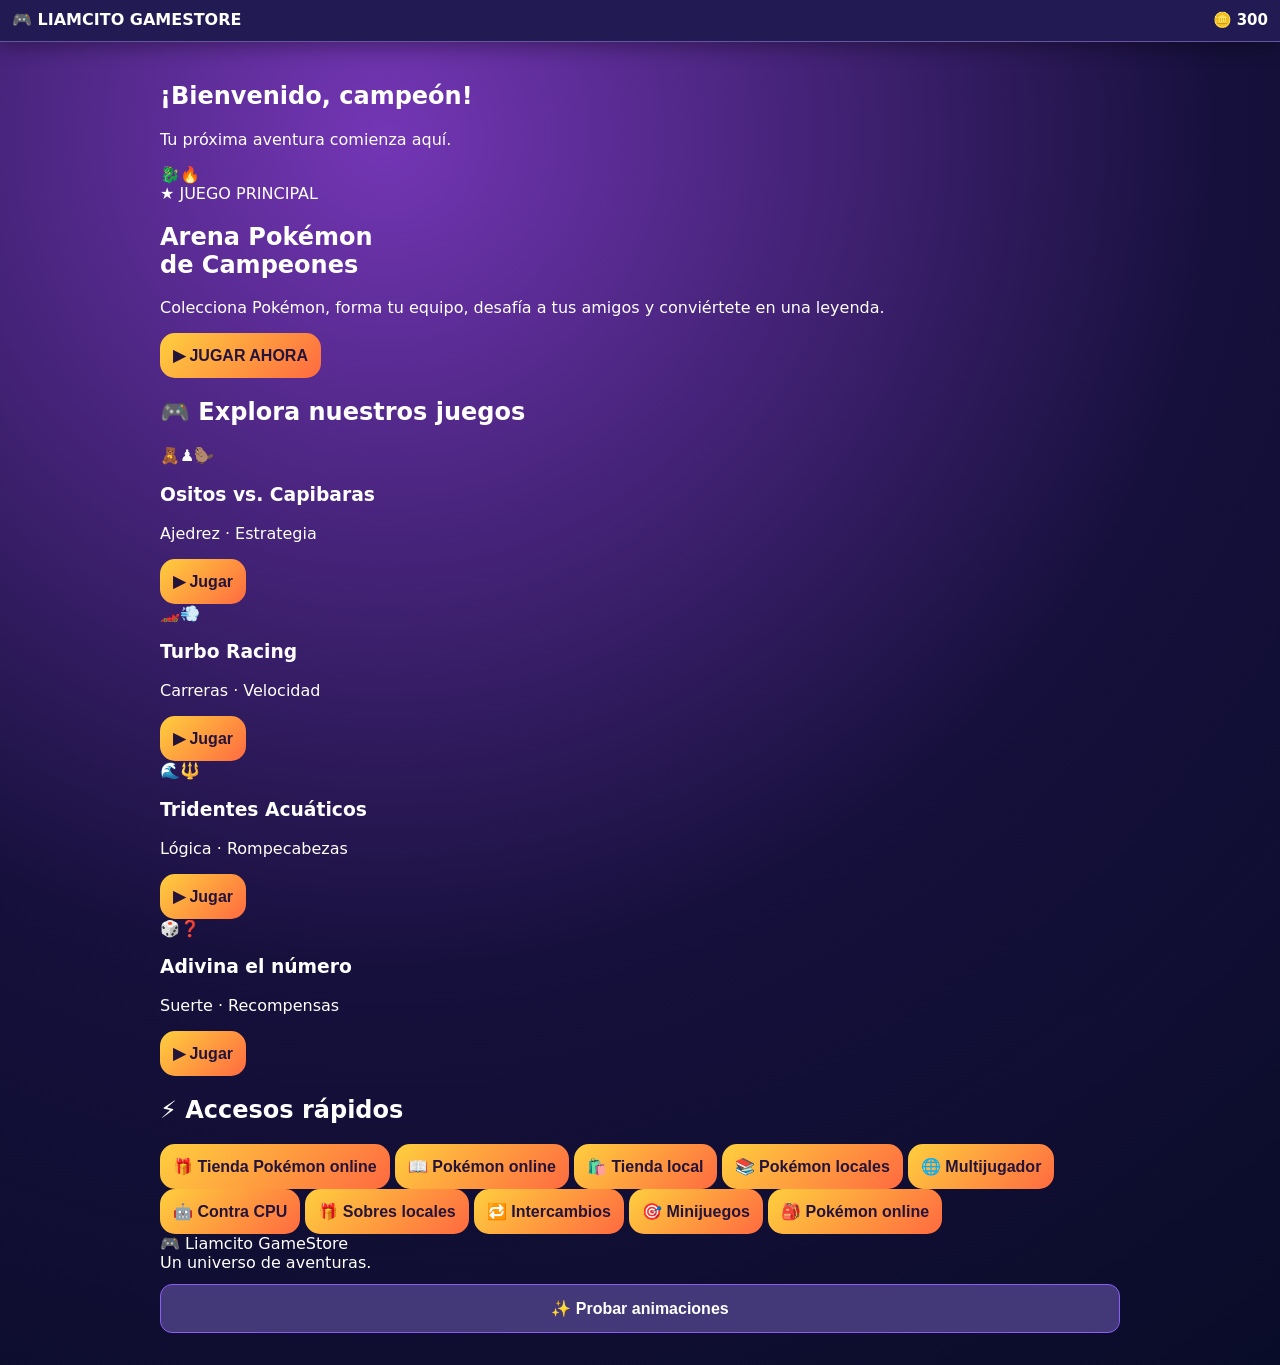
==== commit 0ee33160: "Update index.html" ====
--- a/index.html
+++ b/index.html
@@ -1,4 +1,13 @@
-<!doctype html><html lang="es"><head><meta charset="utf-8"><meta name="viewport" content="width=device-width,initial-scale=1"><title>Arena Pokémon de Campeones V4.5.1</title><style>
+<!doctype html><html lang="es"><head><meta charset="utf-8"><meta name="viewport" content="width=device-width,initial-scale=1"><title>Liamcito GameStore</title>
+<style>
+  #home {
+    visibility: hidden;
+  }
+
+  body.liamcito-store #home {
+    visibility: visible;
+  }
+</style><style>
 :root{font-family:system-ui,sans-serif;color:white;background:#100c31}*{box-sizing:border-box}body{margin:0;background:radial-gradient(circle at 30% 10%,#7436b5,#16103c 55%,#090c28);min-height:100vh}header{padding:15px;display:flex;justify-content:space-between;align-items:center;background:#130d35bb}h1{font-size:clamp(24px,6vw,46px);margin:10px 0;text-shadow:0 3px #b53b3b}button,select{border:0;border-radius:15px;padding:13px;font-size:16px;font-weight:bold}button{background:linear-gradient(135deg,#ffcf3e,#ff6a40);cursor:pointer;color:#25143a}button:disabled{opacity:.5}main{max-width:1000px;margin:auto;padding:20px}.hero{text-align:center;padding:20px;border-radius:28px;background:linear-gradient(140deg,#4c2ca6,#c34b83,#ef9d38);box-shadow:0 12px 40px #0007}.dragon{font-size:clamp(90px,23vw,190px);filter:drop-shadow(0 12px 12px #512d32);animation:float 2.5s ease-in-out infinite}@keyframes float{50%{transform:translateY(-13px) rotate(3deg)}}.menu{display:grid;grid-template-columns:repeat(auto-fit,minmax(145px,1fr));gap:12px;margin:20px 0}.tile{padding:20px 10px;background:linear-gradient(130deg,#16a5d9,#6554e9);border-radius:18px;text-align:center;cursor:pointer;font-weight:800}.tile:nth-child(2n){background:linear-gradient(130deg,#ed569e,#a53bba)}.tile span{display:block;font-size:40px}.panel{background:#211a53;border:1px solid #8c72d7;border-radius:20px;padding:20px;margin-top:16px}.hidden{display:none}.fighters{display:grid;grid-template-columns:1fr 1fr;gap:12px}.fighter{background:#34296a;border-radius:16px;padding:16px;text-align:center}.sprite{font-size:70px;display:block}.hp{height:16px;border-radius:20px;background:#69344c;overflow:hidden}.hp>div{height:100%;background:#52df7c;transition:width .3s}.controls{display:flex;flex-wrap:wrap;gap:10px;margin:18px 0}.log{min-height:50px;color:#ffde86}.card{display:inline-block;padding:15px;margin:5px;background:#4e3b96;border-radius:12px}select{max-width:100%;background:#eee}small{color:#f8d8ff}.arrow-board{display:grid;grid-template-columns:repeat(5,minmax(0,1fr));gap:7px;max-width:410px;margin:18px auto}.arrow-cell{aspect-ratio:1;padding:0;font-size:clamp(23px,6vw,38px);border-radius:12px;background:linear-gradient(145deg,#40d8ee,#5865e9);color:#fff;box-shadow:0 4px 0 #28216d}.arrow-cell.ready{background:linear-gradient(145deg,#ffe46c,#ff8a39);color:#27164a}.arrow-cell.empty{visibility:hidden}.arrow-cell:disabled{opacity:1;cursor:default}.mini-btn{margin:8px 4px}#arrow-status{text-align:center;font-weight:700} .arrow-board{background:radial-gradient(circle at 50% 30%,#0a9fbc,#063a73 75%);padding:12px;border:2px solid #59e8ff;border-radius:20px;box-shadow:inset 0 0 35px #00d9ff66,0 0 22px #12b8ff55}.arrow-cell{position:relative;overflow:visible;background:linear-gradient(145deg,#126d96,#073c71);border:1px solid #7af0ff66}.arrow-cell.ready{background:linear-gradient(145deg,#20d4da,#1680cb);box-shadow:0 0 12px #61f8ff}.trident{display:inline-block;font-size:clamp(24px,6vw,39px);line-height:1;filter:drop-shadow(0 0 5px #b4ffff)}.arrow-cell.launching{z-index:3;background:transparent;box-shadow:none}.arrow-cell.launching .trident{animation:trident-launch .42s ease-in forwards;--distance:-210px}.arrow-cell.launching::after{content:'💦 🫧';position:absolute;inset:30% auto auto 5%;font-size:20px;animation:splash .45s ease-out forwards;pointer-events:none}@keyframes trident-launch{to{transform:rotate(var(--angle)) translateY(var(--distance));opacity:0}}@keyframes splash{to{transform:translateY(30px);opacity:0}}@media(prefers-reduced-motion:reduce){.arrow-cell.launching .trident,.arrow-cell.launching::after{animation:none}}.packtile{display:block;padding:15px;margin:10px 0;border-radius:15px;background:#473580;border:2px solid var(--rare);box-shadow:0 0 12px #0004}.packtile button{margin-top:8px}.rewardcard{padding:20px;text-align:center;border:3px solid #facc15;border-radius:18px;background:#39286c;animation:reveal .5s ease-out}.rewardcard span{font-size:60px}@keyframes reveal{from{transform:scale(.6);opacity:0}to{transform:scale(1);opacity:1}}.arrow-cell{min-width:0}.trident{font-size:clamp(12px,4vw,34px)}.arrow-board{gap:4px;overflow:hidden}
 .race-driving{display:grid;grid-template-columns:repeat(3,minmax(0,1fr));gap:8px;margin:12px 0}.race-driving button{min-width:0;width:100%;margin:0;padding:9px 2px;font-size:25px;line-height:1.2;touch-action:manipulation}.race-driving small{display:block;font-size:clamp(10px,3vw,14px);color:#25143a;margin-top:4px}.race-driving button:nth-child(2){background:linear-gradient(135deg,#fef08a,#f97316)}.race-actions{display:grid;grid-template-columns:1fr 1fr;gap:8px;margin:12px 0}.race-actions button{margin:0;min-width:0;padding:10px 4px;font-size:14px}.race-actions button:first-child{background:linear-gradient(135deg,#86efac,#22c55e)}.race-actions button:last-child{background:#fda4af}
 #rewardDialog{width:min(90vw,380px);max-height:85vh;overflow:auto;border:2px solid #facc15;border-radius:24px;background:#39286c;color:white;text-align:center;padding:24px;box-shadow:0 0 40px #facc1555}#rewardDialog::backdrop{background:#08051dcc}#rewardDialog h2{font-size:28px}#rewardDialog button{width:100%}header{position:sticky;top:0;z-index:10;background:#211a53}.race-top-actions{display:flex;justify-content:flex-end;margin:8px 0 12px}.race-top-actions button{background:#9f294b;color:white;font-size:13px;padding:8px 12px;margin:0}.race-top-actions button:disabled{opacity:.45}.race-actions{grid-template-columns:1fr!important}#online input{max-width:100%;padding:12px;border-radius:10px;border:1px solid #a78bfa;font-size:16px}#onlineMembers p{background:#39286c;padding:12px;border-radius:10px}#onlineRoomCode{color:#facc15;font-size:26px}</style></head><body><header><strong>⚡ ARENA POKÉMON · V4.5.1</strong><span>🪙 <b id="coins">300</b></span></header><main><section id="home"><div class="hero"><h1>ARENA POKÉMON<br>DE CAMPEONES</h1><div class="dragon" aria-label="Dragón de fuego decorativo">🐉🔥</div><h2>¡La aventura comienza aquí!</h2><p>Elige tu desafío y conviértete en campeón</p><button onclick="show('setup')">⚔️ COMENZAR BATALLA</button></div><div class="menu"><div class="tile" onclick="show('online')"><span>🌐</span>Multijugador online</div><div class="tile" onclick="show('setup')">
@@ -183,18 +192,12 @@
 function drawRace(){let w=cv.width,h=cv.height;let sky=ctx.createLinearGradient(0,0,0,h);let scenery=stages[mode==='championship'?stage:Math.floor(dist/5000)%stages.length];sky.addColorStop(0,scenery[3]);sky.addColorStop(.48,scenery[4]);sky.addColorStop(.49,scenery[5]);sky.addColorStop(1,scenery[5]);ctx.fillStyle=sky;ctx.fillRect(0,0,w,h);ctx.fillStyle='#ffcb78';ctx.beginPath();ctx.arc(w*.73,h*.2,45,0,Math.PI*2);ctx.fill();for(let i=0;i<14;i++){let x=i*39-15,y=190;ctx.fillStyle=scenery[5];if(scenery===stages[1]||scenery===stages[3]){ctx.beginPath();ctx.moveTo(x-40,y);ctx.lineTo(x+20,y-35-(i%4)*19);ctx.lineTo(x+80,y);ctx.fill()}else if(scenery===stages[2]){ctx.beginPath();ctx.moveTo(x-18,y);ctx.lineTo(x+8,y-55-(i%3)*15);ctx.lineTo(x+34,y);ctx.fill()}else{ctx.fillRect(x,y-30-(i%4)*20,28,30+(i%4)*20);ctx.fillStyle='#ffe4a3';for(let j=0;j<i%4+1;j++)ctx.fillRect(x+7,y-14-j*16,5,5)}}if(scenery[6]){ctx.save();ctx.textAlign='center';ctx.font='88px sans-serif';ctx.globalAlpha=.92;ctx.fillText(scenery[6],w*.22,165+Math.sin(roadTime*.8)*8);ctx.font='54px sans-serif';ctx.fillText(scenery[6],w*.85,180+Math.cos(roadTime)*6);ctx.restore();}let bend=Math.sin(dist/650)*65;function pos(z,l){let y=h*.36+z*z*h*.64,half=12+z*z*w*.48;return [w/2+bend*(1-z)+l*half*.64,y,half]};for(let i=0;i<45;i++){let a=i/45,b=(i+1)/45,p=pos(a,0),q=pos(b,0);ctx.fillStyle=(Math.floor(i+roadTime*3)%6<3)?'#33394b':'#3c4355';ctx.beginPath();ctx.moveTo(p[0]-p[2],p[1]);ctx.lineTo(p[0]+p[2],p[1]);ctx.lineTo(q[0]+q[2],q[1]);ctx.lineTo(q[0]-q[2],q[1]);ctx.fill();if(Math.floor(i+roadTime*3)%9<4){ctx.strokeStyle='#fff4ba';ctx.lineWidth=1+b*3;for(let l of [-.5,.5]){let x=pos(a,l),y=pos(b,l);ctx.beginPath();ctx.moveTo(x[0],x[1]);ctx.lineTo(y[0],y[1]);ctx.stroke()}}}function vehicle(x,y,s,c,type,player){ctx.save();ctx.translate(x,y);ctx.scale(s,s);if(player&&car.neon){ctx.shadowColor=car.neonColor;ctx.shadowBlur=24;ctx.fillStyle=car.neonColor;ctx.globalAlpha=.65;ctx.beginPath();ctx.ellipse(0,2,43,12,0,0,Math.PI*2);ctx.fill();ctx.globalAlpha=1;ctx.shadowBlur=0;}let bw=type===1?24:type===2?66:58;ctx.fillStyle='#10101b';let tire=9+(player?car.tires*2:0);ctx.fillRect(-bw/2-tire+5,-22,tire,29);ctx.fillRect(bw/2-5,-22,tire,29);ctx.fillStyle=c;ctx.beginPath();ctx.moveTo(-bw/2,0);ctx.lineTo(-bw/2,-25);ctx.lineTo(-bw*.34,-42);ctx.lineTo(bw*.34,-42);ctx.lineTo(bw/2,-25);ctx.lineTo(bw/2,0);ctx.closePath();ctx.fill();ctx.shadowBlur=0;ctx.fillStyle='#16253d';ctx.fillRect(-bw*.31,-35,bw*.62,13);ctx.fillStyle='#ffec9b';ctx.fillRect(-bw*.43,-10,bw*.23,5);ctx.fillRect(bw*.20,-10,bw*.23,5);if(player&&car.armor){ctx.fillStyle='#aab8c8';ctx.fillRect(-bw/2-2,-5,bw+4,3+car.armor);ctx.fillRect(-bw/2-3,-23,4+car.armor,17);ctx.fillRect(bw/2-1-car.armor,-23,4+car.armor,17)}if(player&&car.motor){ctx.fillStyle='#cbd5e1';for(let i=0;i<Math.min(4,car.motor+1);i++)ctx.fillRect(-18+i*10,0,6,5+car.motor)}if(player&&car.wing){ctx.fillStyle='#141424';ctx.fillRect(-20,-25,5,13);ctx.fillRect(15,-25,5,13);ctx.fillRect(-bw*.72,-28,bw*1.44,7)}if(player&&nitro>0){ctx.fillStyle='#43eaff';ctx.shadowColor='#43eaff';ctx.shadowBlur=12+car.turbo*3;ctx.fillRect(-12,1,7,17+car.turbo*5);ctx.fillRect(5,1,7,17+car.turbo*5);ctx.shadowBlur=0}ctx.restore()};for(let o of [...traffic].sort((a,b)=>a.z-b.z)){let p=pos(o.z,o.l);if(o.item){ctx.font=`${Math.max(10,12+o.z*35)}px sans-serif`;ctx.textAlign="center";ctx.fillText(o.item,p[0],p[1]);}else vehicle(p[0],p[1],.12+o.z*1.6,o.color,o.type,false)}if(mode==='championship'&&stages[stage][1]*1000-dist<180){let z=Math.min(.88,Math.max(.05,1-(stages[stage][1]*1000-dist)/180)),p=pos(z,0);for(let i=0;i<12;i++){ctx.fillStyle=i%2?'#111':'#fff';ctx.fillRect(p[0]-p[2]+i*p[2]/6,p[1],p[2]/6,4+z*10)}}let p=pos(.88,lane);vehicle(p[0],p[1],1.8,car.color,0,true)}
 document.addEventListener('keydown',e=>{if(R('racing').classList.contains('hidden'))return;if(['ArrowLeft','ArrowRight',' '].includes(e.key)){e.preventDefault();if(e.repeat)return;if(e.key==='ArrowLeft')steer(-1);else if(e.key==='ArrowRight')steer(1);else boostRace()}});
 if(state.puzzle&&Array.isArray(state.puzzle.grid)&&state.puzzle.grid.length){arrowGrid=state.puzzle.grid;arrowMoves=state.puzzle.moves;arrowWon=state.puzzle.won;puzzleLives=state.puzzle.lives;drawArrowGame("Desafío guardado")}else newArrowGame();loadChoices();save();shield=1+car.armor;garage();
-</script><script src="https://cdn.jsdelivr.net/npm/@supabase/supabase-js@2"></script><script>
-(()=>{const el=id=>document.getElementById(id);let db,room=null,channel=null,poll=null,busy=false,reading=false;const status=t=>el('onlineStatus').textContent=t;const modes={pokemon:'Pokémon',racing:'Turbo Racing',tridents:'Tridentes Acuáticos'};const check=r=>{if(r.error)throw r.error;return r.data};
-async function connect(){if(!window.supabase)throw Error('No se pudo cargar Supabase. Revisa tu conexión.');if(!db)db=window.supabase.createClient('https://bwupxxeeaewdstjzmwob.supabase.co','sb_publishable_oeSBm8VNRI5Upna4skkHKg_JOB5rbDU');let {session}=check(await db.auth.getSession());if(!session)session=check(await db.auth.signInAnonymously()).session;if(!session)throw Error('No se pudo iniciar sesión');return session.user.id;}
-async function refresh(){if(!room||reading)return;reading=true;const id=room.room_id;try{const rows=check(await db.from('room_players').select('player_number,players(nickname)').eq('room_id',id).order('player_number'));if(room?.room_id!==id)return;const box=el('onlineMembers');box.replaceChildren();for(const r of rows){const p=document.createElement('p');p.textContent='Jugador '+r.player_number+': '+(r.players?.nickname||'Jugador');box.append(p)}status(rows.length===2?'¡Ambos jugadores conectados a la sala! (Prueba de sala)':'Esperando al segundo jugador…');}catch(e){if(room?.room_id===id)status(e.message||'Error de sincronización')}finally{reading=false}}
-async function enter(join){if(busy)return;busy=true;el('onlineCreate').disabled=el('onlineJoin').disabled=true;try{const name=el('onlineName').value.trim(),code=el('onlineCode').value.trim();if(!name)throw Error('Escribe tu nombre');if(join&&!/^\d{6}$/.test(code))throw Error('Introduce seis dígitos');status('Conectando…');const id=await connect();const existing=check(await db.from('players').select('id').eq('id',id).maybeSingle());check(await (existing?db.from('players').update({nickname:name}).eq('id',id):db.from('players').insert({id,nickname:name})));room=check(await db.rpc(join?'join_game_room':'create_game_room',join?{p_code:code}:{p_game_type:el('onlineMode').value}));el('onlineLobby').hidden=true;el('onlineRoom').hidden=false;el('onlineRoomCode').textContent='Código: '+room.code;el('onlineRoomMode').textContent=modes[room.game_type];channel=db.channel('room-'+room.room_id).on('postgres_changes',{event:'*',schema:'public',table:'room_players',filter:'room_id=eq.'+room.room_id},refresh).subscribe(()=>refresh());poll=setInterval(refresh,4000);await refresh();}catch(e){status(e.message||'Error de conexión')}finally{busy=false;el('onlineCreate').disabled=el('onlineJoin').disabled=false}}
-el('onlineCreate').onclick=()=>enter(false);el('onlineJoin').onclick=()=>enter(true);el('onlineLeave').onclick=async()=>{if(busy||!room)return;busy=true;el('onlineLeave').disabled=true;try{check(await db.rpc('leave_game_room',{p_room_id:room.room_id}));room=null;clearInterval(poll);if(channel)await db.removeChannel(channel);channel=null;el('onlineRoom').hidden=true;el('onlineLobby').hidden=false;status('Saliste de la sala.')}catch(e){status(e.message||'No se pudo salir')}finally{busy=false;el('onlineLeave').disabled=false}};
-})();</script>
+</script><script src="https://cdn.jsdelivr.net/npm/@supabase/supabase-js@2"></script>
 
 <!-- Sistema online -->
 
 <script src="./arena-online.js?v=465"></script>
-<script src="./arena-racing-online.js?v=5"></script>
+<script src="./arena-racing-online.js?v=7"></script>
 
 <script src="./arena-inventory.js?v=461"></script>
 <script src="./arena-packs.js?v=463"></script>
@@ -215,8 +218,8 @@
 <script src="./arena-navigation.js?v=2"></script>
 
 <!-- Tienda Liamcito -->
-<link rel="stylesheet" href="./liamcito-store.css?v=1">
-<script src="./liamcito-store.js?v=1"></script>
+
+<script src="./liamcito-store.js?v=2"></script>
 <script src="./liamcito-layout.js?v=1"></script>
 
 <!-- Adaptación para celulares -->
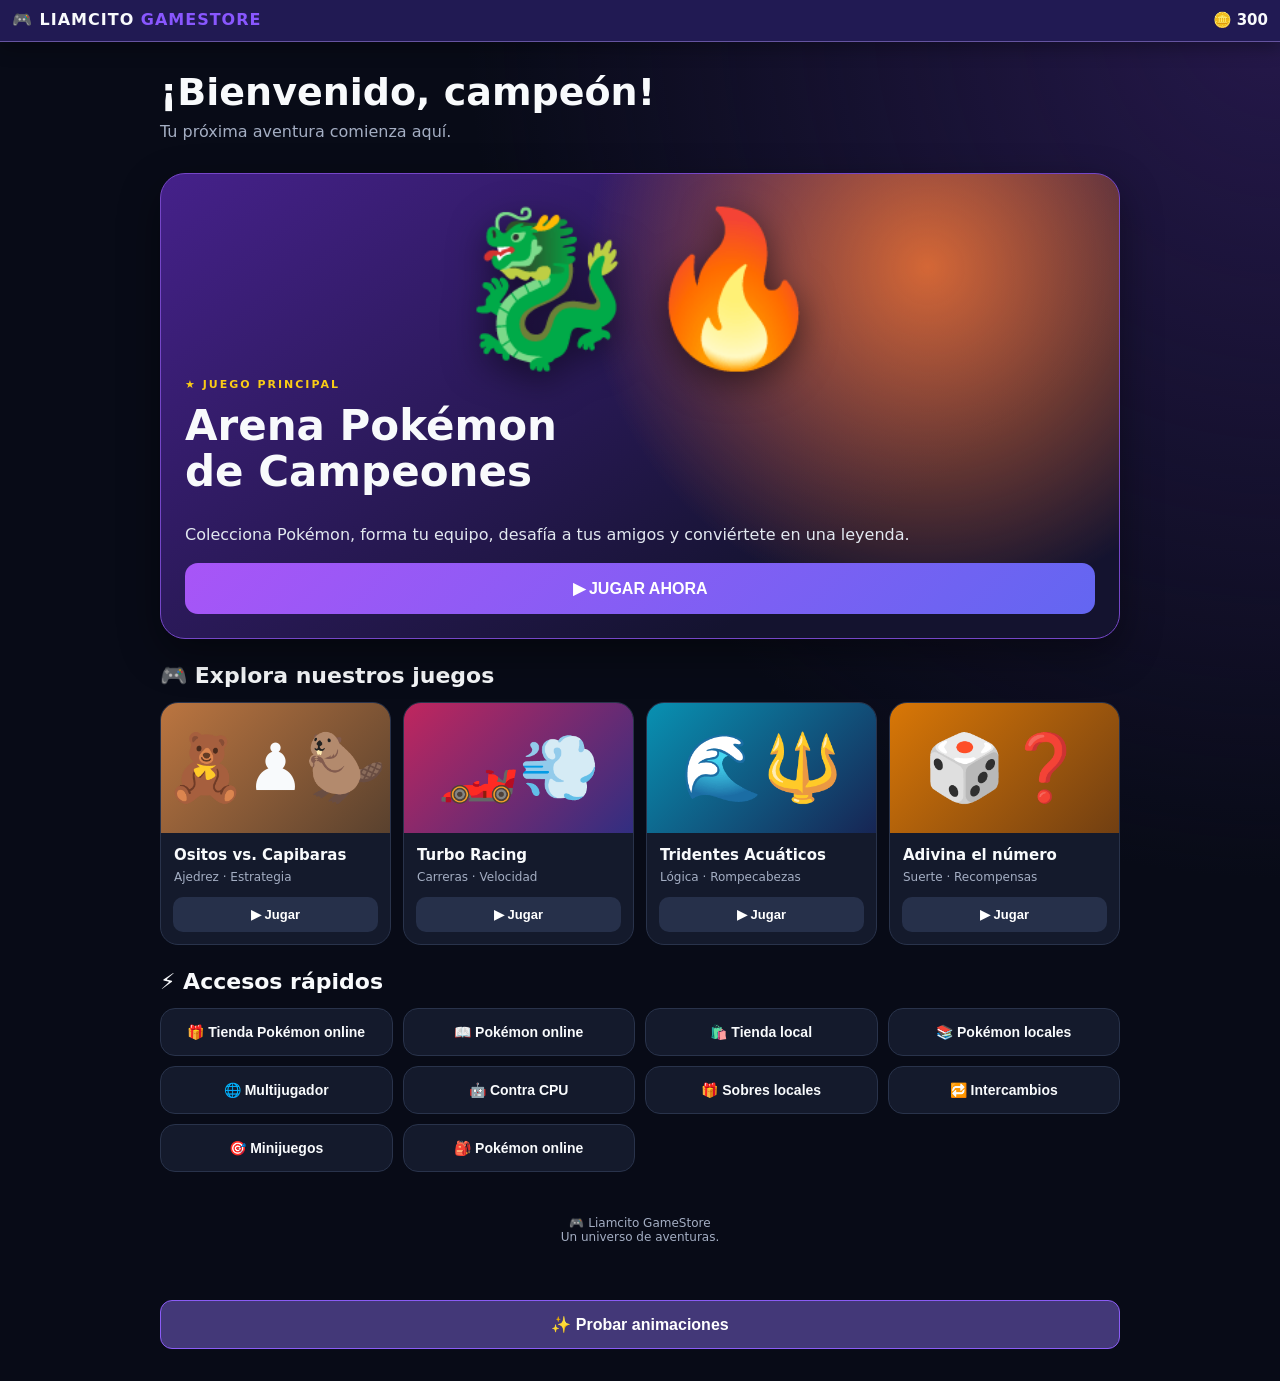
==== commit ddc42542: "Update index.html" ====
--- a/index.html
+++ b/index.html
@@ -10,7 +10,7 @@
 </style><style>
 :root{font-family:system-ui,sans-serif;color:white;background:#100c31}*{box-sizing:border-box}body{margin:0;background:radial-gradient(circle at 30% 10%,#7436b5,#16103c 55%,#090c28);min-height:100vh}header{padding:15px;display:flex;justify-content:space-between;align-items:center;background:#130d35bb}h1{font-size:clamp(24px,6vw,46px);margin:10px 0;text-shadow:0 3px #b53b3b}button,select{border:0;border-radius:15px;padding:13px;font-size:16px;font-weight:bold}button{background:linear-gradient(135deg,#ffcf3e,#ff6a40);cursor:pointer;color:#25143a}button:disabled{opacity:.5}main{max-width:1000px;margin:auto;padding:20px}.hero{text-align:center;padding:20px;border-radius:28px;background:linear-gradient(140deg,#4c2ca6,#c34b83,#ef9d38);box-shadow:0 12px 40px #0007}.dragon{font-size:clamp(90px,23vw,190px);filter:drop-shadow(0 12px 12px #512d32);animation:float 2.5s ease-in-out infinite}@keyframes float{50%{transform:translateY(-13px) rotate(3deg)}}.menu{display:grid;grid-template-columns:repeat(auto-fit,minmax(145px,1fr));gap:12px;margin:20px 0}.tile{padding:20px 10px;background:linear-gradient(130deg,#16a5d9,#6554e9);border-radius:18px;text-align:center;cursor:pointer;font-weight:800}.tile:nth-child(2n){background:linear-gradient(130deg,#ed569e,#a53bba)}.tile span{display:block;font-size:40px}.panel{background:#211a53;border:1px solid #8c72d7;border-radius:20px;padding:20px;margin-top:16px}.hidden{display:none}.fighters{display:grid;grid-template-columns:1fr 1fr;gap:12px}.fighter{background:#34296a;border-radius:16px;padding:16px;text-align:center}.sprite{font-size:70px;display:block}.hp{height:16px;border-radius:20px;background:#69344c;overflow:hidden}.hp>div{height:100%;background:#52df7c;transition:width .3s}.controls{display:flex;flex-wrap:wrap;gap:10px;margin:18px 0}.log{min-height:50px;color:#ffde86}.card{display:inline-block;padding:15px;margin:5px;background:#4e3b96;border-radius:12px}select{max-width:100%;background:#eee}small{color:#f8d8ff}.arrow-board{display:grid;grid-template-columns:repeat(5,minmax(0,1fr));gap:7px;max-width:410px;margin:18px auto}.arrow-cell{aspect-ratio:1;padding:0;font-size:clamp(23px,6vw,38px);border-radius:12px;background:linear-gradient(145deg,#40d8ee,#5865e9);color:#fff;box-shadow:0 4px 0 #28216d}.arrow-cell.ready{background:linear-gradient(145deg,#ffe46c,#ff8a39);color:#27164a}.arrow-cell.empty{visibility:hidden}.arrow-cell:disabled{opacity:1;cursor:default}.mini-btn{margin:8px 4px}#arrow-status{text-align:center;font-weight:700} .arrow-board{background:radial-gradient(circle at 50% 30%,#0a9fbc,#063a73 75%);padding:12px;border:2px solid #59e8ff;border-radius:20px;box-shadow:inset 0 0 35px #00d9ff66,0 0 22px #12b8ff55}.arrow-cell{position:relative;overflow:visible;background:linear-gradient(145deg,#126d96,#073c71);border:1px solid #7af0ff66}.arrow-cell.ready{background:linear-gradient(145deg,#20d4da,#1680cb);box-shadow:0 0 12px #61f8ff}.trident{display:inline-block;font-size:clamp(24px,6vw,39px);line-height:1;filter:drop-shadow(0 0 5px #b4ffff)}.arrow-cell.launching{z-index:3;background:transparent;box-shadow:none}.arrow-cell.launching .trident{animation:trident-launch .42s ease-in forwards;--distance:-210px}.arrow-cell.launching::after{content:'💦 🫧';position:absolute;inset:30% auto auto 5%;font-size:20px;animation:splash .45s ease-out forwards;pointer-events:none}@keyframes trident-launch{to{transform:rotate(var(--angle)) translateY(var(--distance));opacity:0}}@keyframes splash{to{transform:translateY(30px);opacity:0}}@media(prefers-reduced-motion:reduce){.arrow-cell.launching .trident,.arrow-cell.launching::after{animation:none}}.packtile{display:block;padding:15px;margin:10px 0;border-radius:15px;background:#473580;border:2px solid var(--rare);box-shadow:0 0 12px #0004}.packtile button{margin-top:8px}.rewardcard{padding:20px;text-align:center;border:3px solid #facc15;border-radius:18px;background:#39286c;animation:reveal .5s ease-out}.rewardcard span{font-size:60px}@keyframes reveal{from{transform:scale(.6);opacity:0}to{transform:scale(1);opacity:1}}.arrow-cell{min-width:0}.trident{font-size:clamp(12px,4vw,34px)}.arrow-board{gap:4px;overflow:hidden}
 .race-driving{display:grid;grid-template-columns:repeat(3,minmax(0,1fr));gap:8px;margin:12px 0}.race-driving button{min-width:0;width:100%;margin:0;padding:9px 2px;font-size:25px;line-height:1.2;touch-action:manipulation}.race-driving small{display:block;font-size:clamp(10px,3vw,14px);color:#25143a;margin-top:4px}.race-driving button:nth-child(2){background:linear-gradient(135deg,#fef08a,#f97316)}.race-actions{display:grid;grid-template-columns:1fr 1fr;gap:8px;margin:12px 0}.race-actions button{margin:0;min-width:0;padding:10px 4px;font-size:14px}.race-actions button:first-child{background:linear-gradient(135deg,#86efac,#22c55e)}.race-actions button:last-child{background:#fda4af}
-#rewardDialog{width:min(90vw,380px);max-height:85vh;overflow:auto;border:2px solid #facc15;border-radius:24px;background:#39286c;color:white;text-align:center;padding:24px;box-shadow:0 0 40px #facc1555}#rewardDialog::backdrop{background:#08051dcc}#rewardDialog h2{font-size:28px}#rewardDialog button{width:100%}header{position:sticky;top:0;z-index:10;background:#211a53}.race-top-actions{display:flex;justify-content:flex-end;margin:8px 0 12px}.race-top-actions button{background:#9f294b;color:white;font-size:13px;padding:8px 12px;margin:0}.race-top-actions button:disabled{opacity:.45}.race-actions{grid-template-columns:1fr!important}#online input{max-width:100%;padding:12px;border-radius:10px;border:1px solid #a78bfa;font-size:16px}#onlineMembers p{background:#39286c;padding:12px;border-radius:10px}#onlineRoomCode{color:#facc15;font-size:26px}</style></head><body><header><strong>⚡ ARENA POKÉMON · V4.5.1</strong><span>🪙 <b id="coins">300</b></span></header><main><section id="home"><div class="hero"><h1>ARENA POKÉMON<br>DE CAMPEONES</h1><div class="dragon" aria-label="Dragón de fuego decorativo">🐉🔥</div><h2>¡La aventura comienza aquí!</h2><p>Elige tu desafío y conviértete en campeón</p><button onclick="show('setup')">⚔️ COMENZAR BATALLA</button></div><div class="menu"><div class="tile" onclick="show('online')"><span>🌐</span>Multijugador online</div><div class="tile" onclick="show('setup')">
+#rewardDialog{width:min(90vw,380px);max-height:85vh;overflow:auto;border:2px solid #facc15;border-radius:24px;background:#39286c;color:white;text-align:center;padding:24px;box-shadow:0 0 40px #facc1555}#rewardDialog::backdrop{background:#08051dcc}#rewardDialog h2{font-size:28px}#rewardDialog button{width:100%}header{position:sticky;top:0;z-index:10;background:#211a53}.race-top-actions{display:flex;justify-content:flex-end;margin:8px 0 12px}.race-top-actions button{background:#9f294b;color:white;font-size:13px;padding:8px 12px;margin:0}.race-top-actions button:disabled{opacity:.45}.race-actions{grid-template-columns:1fr!important}#online input{max-width:100%;padding:12px;border-radius:10px;border:1px solid #a78bfa;font-size:16px}#onlineMembers p{background:#39286c;padding:12px;border-radius:10px}#onlineRoomCode{color:#facc15;font-size:26px}</style></head><body><header><strong>⚡ ARENA POKÉMON · V4.5.1</strong><span>🪙 <b id="coins">300</b></span><link rel="stylesheet" href="./liamcito-store.css?v=1"></header><main><section id="home"><div class="hero"><h1>ARENA POKÉMON<br>DE CAMPEONES</h1><div class="dragon" aria-label="Dragón de fuego decorativo">🐉🔥</div><h2>¡La aventura comienza aquí!</h2><p>Elige tu desafío y conviértete en campeón</p><button onclick="show('setup')">⚔️ COMENZAR BATALLA</button></div><div class="menu"><div class="tile" onclick="show('online')"><span>🌐</span>Multijugador online</div><div class="tile" onclick="show('setup')">
   <span>⚔️</span>Batalla local
 </div>
 
--- a/liamcito-store.css
+++ b/liamcito-store.css
@@ -0,0 +1,275 @@
+
+/* LIAMCITO GAMESTORE V1.0 */
+
+:root {
+  --lg-bg: #080b17;
+  --lg-panel: #141a2c;
+  --lg-border: #29334b;
+  --lg-purple: #8957ff;
+  --lg-blue: #38bdf8;
+  --lg-text: #f8fafc;
+  --lg-muted: #a4aec3;
+}
+
+body.liamcito-store {
+  background:
+    radial-gradient(
+      ellipse at top right,
+      #25184b,
+      transparent 45%
+    ),
+    var(--lg-bg);
+  color: var(--lg-text);
+}
+
+.liamcito-store header {
+  background: #0c1020;
+  border-bottom: 1px solid var(--lg-border);
+}
+
+.lg-brand {
+  font-size: 19px;
+  font-weight: 900;
+  letter-spacing: 1px;
+}
+
+.lg-brand span {
+  color: var(--lg-purple);
+}
+
+.lg-home {
+  display: grid;
+  gap: 24px;
+}
+
+.lg-welcome {
+  padding: 8px 0;
+}
+
+.lg-welcome h2 {
+  margin: 0 0 8px;
+  font-size: clamp(24px, 6vw, 38px);
+}
+
+.lg-welcome p {
+  margin: 0;
+  color: var(--lg-muted);
+}
+
+.lg-featured {
+  position: relative;
+  overflow: hidden;
+  min-height: 350px;
+  border: 1px solid #7546c7;
+  border-radius: 25px;
+  background:
+    radial-gradient(
+      circle at 80% 20%,
+      #d46736,
+      transparent 40%
+    ),
+    linear-gradient(
+      145deg,
+      #45218a,
+      #14132f 75%
+    );
+  box-shadow: 0 15px 40px #0006;
+  padding: 24px;
+  display: flex;
+  flex-direction: column;
+  justify-content: flex-end;
+}
+
+.lg-featured-art {
+  text-align: center;
+  font-size: clamp(80px, 24vw, 150px);
+  line-height: 1.2;
+  filter: drop-shadow(0 10px 18px #0008);
+  animation: lg-float 4s ease-in-out infinite;
+}
+
+@keyframes lg-float {
+  50% {
+    transform: translateY(-10px);
+  }
+}
+
+.lg-tag {
+  color: #facc15;
+  font-size: 11px;
+  font-weight: 900;
+  letter-spacing: 2px;
+}
+
+.lg-featured h2 {
+  font-size: clamp(26px, 7vw, 42px);
+  line-height: 1.1;
+  margin: 12px 0;
+}
+
+.lg-featured p {
+  color: #e2e8f0;
+  line-height: 1.5;
+}
+
+.lg-play {
+  width: 100%;
+  background: linear-gradient(
+    135deg,
+    #a855f7,
+    #6366f1
+  );
+  color: white;
+  padding: 16px;
+  border-radius: 13px;
+  font-weight: 900;
+}
+
+.lg-section-title {
+  margin: 0 0 14px;
+  font-size: 22px;
+}
+
+.lg-games-grid {
+  display: grid;
+  grid-template-columns: repeat(
+    2,
+    minmax(0, 1fr)
+  );
+  gap: 12px;
+}
+
+.lg-game {
+  display: flex;
+  flex-direction: column;
+  min-width: 0;
+  overflow: hidden;
+  background: var(--lg-panel);
+  border: 1px solid var(--lg-border);
+  border-radius: 18px;
+  cursor: pointer;
+  transition:
+    transform .2s,
+    border-color .2s;
+}
+
+.lg-game:hover {
+  border-color: var(--lg-purple);
+  transform: translateY(-3px);
+}
+
+.lg-game-art {
+  min-height: 130px;
+  display: flex;
+  align-items: center;
+  justify-content: center;
+  font-size: clamp(36px, 11vw, 65px);
+  background: var(--lg-cover);
+}
+
+.lg-game-info {
+  padding: 13px;
+  flex: 1;
+}
+
+.lg-game-info h3 {
+  font-size: 15px;
+  margin: 0 0 6px;
+}
+
+.lg-game-info p {
+  font-size: 12px;
+  color: var(--lg-muted);
+  margin: 0;
+}
+
+.lg-game-action {
+  margin: 0 12px 12px;
+  padding: 10px 5px;
+  border-radius: 10px;
+  background: #26304a;
+  color: white;
+  font-size: 13px;
+}
+
+.lg-chess {
+  --lg-cover: linear-gradient(
+    135deg,
+    #bb7540,
+    #59412e
+  );
+}
+
+.lg-racing {
+  --lg-cover: linear-gradient(
+    135deg,
+    #c0265e,
+    #312e81
+  );
+}
+
+.lg-tridents {
+  --lg-cover: linear-gradient(
+    135deg,
+    #0891b2,
+    #172554
+  );
+}
+
+.lg-guess {
+  --lg-cover: linear-gradient(
+    135deg,
+    #d97706,
+    #713f12
+  );
+}
+
+.lg-shortcuts {
+  display: grid;
+  grid-template-columns: repeat(
+    2,
+    minmax(0, 1fr)
+  );
+  gap: 10px;
+}
+
+.lg-shortcuts button {
+  background: var(--lg-panel);
+  border: 1px solid var(--lg-border);
+  color: var(--lg-text);
+  font-size: 14px;
+  padding: 15px 8px;
+}
+
+.lg-footer {
+  text-align: center;
+  color: var(--lg-muted);
+  font-size: 12px;
+  padding: 20px 0;
+}
+
+@media (min-width: 750px) {
+  .lg-games-grid {
+    grid-template-columns: repeat(
+      4,
+      minmax(0, 1fr)
+    );
+  }
+
+  .lg-shortcuts {
+    grid-template-columns: repeat(
+      4,
+      minmax(0, 1fr)
+    );
+  }
+}
+
+@media (prefers-reduced-motion: reduce) {
+  .lg-featured-art {
+    animation: none;
+  }
+
+  .lg-game {
+    transition: none;
+  }
+}
